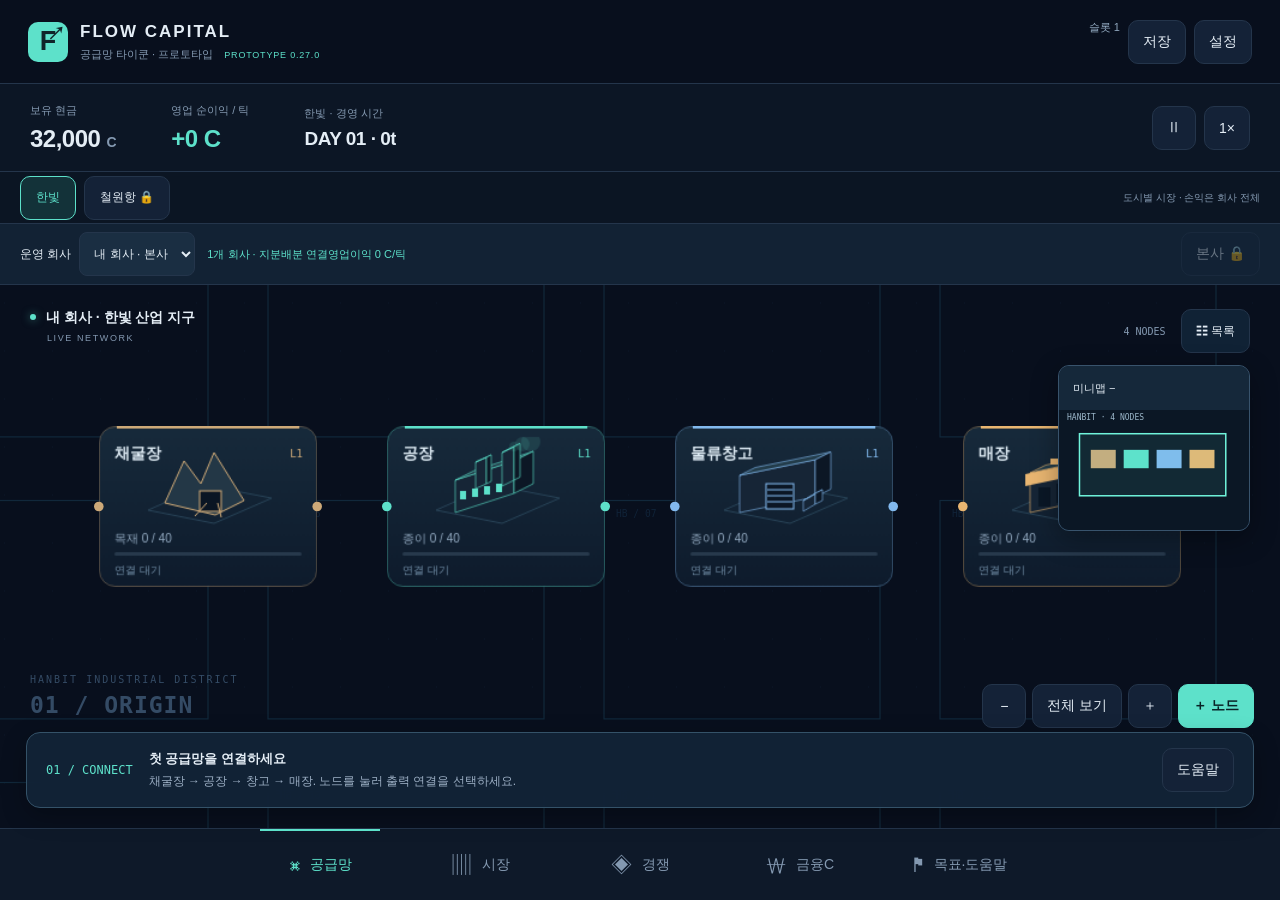
==== index.html @ fed50e7a "feat: meat0.27 index.html" ====
<!doctype html><html lang="ko"><head><meta charset="UTF-8"><meta name="viewport" content="width=device-width,initial-scale=1,viewport-fit=cover"><meta name="theme-color" content="#080f1d"><meta name="description" content="공급망을 연결하고 병목을 해결하며 경쟁하는 오리지널 노드 경제 게임. 2도시·제조와 클라우드 서비스 프로토타입."><title>FLOW CAPITAL · 공급망 타이쿤</title><link rel="stylesheet" href="style.css?v=0.27.0"></head><body>
<header><div class="brand"><span class="logo">F<span>↗</span></span><div><b>FLOW CAPITAL</b><small>공급망 타이쿤 · 프로토타입 <em>PROTOTYPE 0.27.0</em></small></div></div><div class="top-actions"><small id="slot-label">슬롯 1</small><button id="focus-toggle" aria-expanded="true" aria-label="경영 정보 접고 보드에 집중" hidden>집중</button><button id="save">저장</button><button id="menu">설정</button></div></header>
<section class="metrics"><div><small>보유 현금</small><strong id="cash">32,000 <i>C</i></strong></div><div><small>영업 순이익 / 틱</small><strong id="profit">0 C</strong></div><div class="wide"><small>한빛 · 경영 시간</small><strong id="day">DAY 01</strong></div><div class="speed"><button id="pause" aria-label="일시정지">Ⅱ</button><button id="speed">1×</button></div></section>
<div class="city-bar"><button id="city-hanbit" class="chosen">한빛</button><button id="city-cheolwon">철원항 🔒</button><small>도시별 시장 · 손익은 회사 전체</small></div><section class="group-toolbar"><label>운영 회사 <select id="company-select" aria-label="운영 회사"></select></label><small id="group-result"></small><button id="hq-open" aria-label="본사 경영 허브">본사 🔒</button></section><main><section id="network" class="view active"><div class="board-top"><div><span class="live-dot"></span><b id="district-name">한빛 산업 지구</b><small>LIVE NETWORK</small></div><div class="board-actions"><span id="board-count">4 NODES</span><button id="node-list">☷ 목록</button></div></div><aside id="minimap-panel" class="minimap-panel"><button id="minimap-toggle" aria-expanded="true" aria-controls="minimap-canvas">미니맵 −</button><canvas id="minimap-canvas" width="190" height="120" tabindex="0" aria-label="현재 회사와 도시 전체 지도. 클릭·드래그로 이동. 방향키로 화면 이동."></canvas></aside><button id="hq-marker" class="hq-marker" aria-label="본사 경영 허브 열기" hidden><svg viewBox="0 0 80 64" aria-hidden="true"><path d="M15 57V24L38 12V57M38 57V5L64 18V57M8 58H73"/><path d="M24 28V33M24 39V44M47 20V26M56 25V31M47 35V41M56 40V46"/></svg><span>본사 경영 허브<small>무료 지원 · 물류 없음</small></span></button><canvas id="board" aria-label="공급망 편집 보드. 노드를 선택한 후 연결 버튼과 대상 노드로 연결하세요."></canvas><div class="board-label"><span id="district-label">HANBIT INDUSTRIAL DISTRICT</span><b>01 / ORIGIN</b></div><div class="board-tools"><button id="zoomout" aria-label="축소">−</button><button id="fit">전체 보기</button><button id="zoomin" aria-label="확대">＋</button><button id="add" class="primary">＋ 노드</button></div><div id="guide" class="guide"></div><div id="connect-banner" hidden></div></section>
<section id="market" class="view panel"><div class="eyebrow" id="market-city">HANBIT EXCHANGE</div><h1>경영 대시보드</h1><p class="muted dash-intro">시장 · 생산 · 기업을 같은 기록으로 비교하세요.</p><div id="dashboard"></div><div id="price-settings"><h2 id="price-settings-title">판매가격 설정 · 현재 운영 기업/도시</h2><div id="market-cards"></div><h2>최근 경영 기록</h2><canvas id="chart" height="150" aria-label="최근 28일 영업 순이익 그래프"></canvas><p id="ledger" class="muted"></p></div></section>
<section id="rivals" class="view panel"><div class="eyebrow">COMPETITOR INTELLIGENCE</div><h1>시장에서 만난 경쟁자</h1><p class="muted">독립 자본과 공급망을 가진 메이저/마이너. 총수요는 보존하고 실제 재고가 있을 때만 판매합니다. 첫 한빛 신규 경쟁은 보호 구간 후 시작합니다.</p><p id="rival-summary"></p><select id="rival-filter" aria-label="계급 필터"><option value="all">전체</option><option value="major">메이저</option><option value="minor">마이너</option><option value="closed">도산·인수</option></select><div id="rival-grid"></div><h2>시장 뉴스</h2><div id="news"></div></section>
<section id="finance" class="view panel"><div class="eyebrow">FICTIONAL CAPITAL MARKET · FINANCE C</div><h1>자본과 지분의 흐름</h1><p class="muted">게임용 크레딧만 사용합니다. 실제 금융이 아닙니다. 주식·IPO·공개매수·자회사를 지원하며 월간 AI 공격·방어·지배권 상실을 지원합니다. 오프라인은 최대8시간 정산하며 인수최종판정·파산·신주발행을 복귀까지 보류합니다.</p><p id="own-equity"></p><div class="finance-actions"><label>발행 주식 <input id="issue-quantity" type="number" min="10" max="100" value="40"></label><button id="ipo-review" class="primary">상장·신주 발행 검토</button><label>소각 주식 <input id="buyback-quantity" type="number" min="1" max="100" value="5"></label><button id="buyback-review">자사주 매입·소각 검토</button></div><p class="muted">최소3600경제틱(1배속60분) 운영 후 상장. 오프라인 경제시간도 포함됩니다. 신주발행420틱 간격,대중 자금 유한. 발행은 회사현금을 늘리고 지분을 희석합니다. 소각은 공격자 지분율도 높일 수 있습니다.</p><h2>미체결 주문</h2><div id="stock-orders"></div><h2>지분 방어</h2><p id="defense-status"></p><div class="finance-actions"><label>백기사 신주 <input id="friendly-quantity" type="number" min="10" max="100" value="40"></label><button id="friendly-review">백기사 계약 검토</button><button id="poison-review">포이즌필 사전설정 검토</button></div><p class="muted">매입·소각도 방어수단이지만 공격자의 비율까지 높일 수 있습니다. 백기사/권리계획은 무료가 아니며 성공을 보장하지 않습니다.</p><h2>공개매수와 경보</h2><div id="takeover-list"></div><h2>지배 자회사</h2><div id="subsidiary-list"></div><h2>회사 주식 원장</h2><div id="finance-list"></div></section><section id="goals" class="view panel"><div class="eyebrow">FIRST NETWORK TO GROUP</div><h1>작은 흐름에서, 큰 사업으로</h1><p class="muted">주식·IPO 기초를 포함한 프로토타입입니다. 적대적 인수·방어·최대8시간 오프라인 정산을 지원합니다. 60틱=1일, 1배속 10분=10게임일.</p><div id="goal-list"></div><h2>처음 플레이한다면</h2><ol class="help"><li>채굴장 선택 → 연결 → 공장 선택. 공장→창고→매장도 연결하세요.</li><li>입고까지 한 틱씩 걸립니다. 목재가 종이로 바뀌고 매출이 생깁니다.</li><li>노란색 또는 ! 표시가 뜬 연결선을 눌러 물류를 증설하세요.</li><li>＋ 노드에서 가구 공장·창고·매장을 추가하고 채굴장을 분기 연결하세요.</li><li>시장에서 가격을 바꾸고 바닥상사의 다음 날 반응을 살펴보세요.</li></ol><p class="muted">드래그: 노드 이동 / 빈 곳: 보드 이동 / 핀치·휠: 확대 / Esc: 취소. 자동 저장 15초. 금융탭에서 지분과 인수경보를 확인하세요. 복귀보고서는 설정에서 다시 열 수 있습니다.</p></section>
</main><nav class="tabs"><button data-tab="network" class="active"><span>⌘</span>공급망</button><button data-tab="market"><span>▥</span>시장</button><button data-tab="rivals"><span>◈</span>경쟁</button><button data-tab="finance"><span>₩</span>금융C</button><button data-tab="goals"><span>⚑</span>목표·도움말</button></nav>
<div id="shade" hidden></div><aside id="sheet" hidden role="dialog" aria-modal="true" aria-label="공급망 세부 설정"><div class="sheet-head"><span id="sheet-kicker">NODE INSPECTOR</span><button id="close" aria-label="닫기">✕</button></div><div id="sheet-body"></div></aside><div id="toast" role="status" aria-live="polite"></div><input type="file" id="import-file" accept="application/json,.json" hidden><script type="module" src="app.js?v=0.27.0"></script></body></html>
---- style.css ----
:root{color-scheme:dark;--bg:#080f1d;--line:#24354b;--muted:#8499b1;--mint:#5de1ca;--text:#e4edf5;--amber:#e9b671;--red:#f78282}*{box-sizing:border-box}body{margin:0;background:var(--bg);color:var(--text);font:14px -apple-system,BlinkMacSystemFont,"Segoe UI",sans-serif;overflow:hidden}button,input,select{font:inherit}button{border:1px solid var(--line);background:#142237;color:var(--text);min-width:44px;min-height:44px;border-radius:10px;padding:0 14px;cursor:pointer;touch-action:manipulation}button:hover{background:#20354c;border-color:#45637c}button:focus-visible{outline:2px solid var(--mint);outline-offset:3px}button.primary{background:var(--mint);color:#092326;font-weight:750;border-color:var(--mint)}button.danger{color:var(--red)}button:disabled{opacity:.4;cursor:not-allowed}header{height:84px;padding:18px 28px;display:flex;align-items:center;justify-content:space-between;border-bottom:1px solid var(--line)}.brand{display:flex;gap:12px;align-items:center}.logo{width:40px;height:40px;display:grid;place-items:center;background:var(--mint);color:#10252a;font-size:27px;font-weight:900;border-radius:10px;position:relative}.logo span{font-size:18px;position:absolute;right:3px;top:0}.brand b{font-size:17px;letter-spacing:2px}.brand small{display:block;color:var(--muted);font-size:11px;margin-top:5px}em{font-size:9px;font-style:normal;color:var(--mint);margin-left:8px;letter-spacing:.8px}.top-actions{display:flex;gap:8px}.metrics{height:88px;display:flex;align-items:center;padding:0 30px;gap:55px;border-bottom:1px solid var(--line);background:#0c1625}.metrics small{display:block;color:var(--muted);font-size:11px;margin-bottom:7px}.metrics strong{font-size:24px;letter-spacing:-.5px;font-variant-numeric:tabular-nums}.metrics i{font-size:14px;font-style:normal;color:var(--muted)}.metrics .speed{display:flex;margin-left:auto;gap:8px}.metrics .wide strong{font-size:19px}main{height:calc(100vh - 244px);height:calc(100dvh - 244px);position:relative}.view{display:none;height:100%;position:relative}.view.active{display:block}.board-top{position:absolute;top:24px;left:30px;right:30px;z-index:1;display:flex;justify-content:space-between;pointer-events:none}.board-top b{font-size:14px}.board-top small{font-size:9px;display:block;color:var(--muted);letter-spacing:1.6px;margin:6px 0 0 17px}.board-top>span{color:var(--muted);font:11px monospace}.live-dot{display:inline-block;width:6px;height:6px;background:var(--mint);border-radius:50%;margin-right:10px;box-shadow:0 0 9px #5de1ca80}#board{width:100%;height:100%;display:block;touch-action:none}.board-label{position:absolute;bottom:110px;left:30px;pointer-events:none;color:#344b65;font:10px monospace;letter-spacing:2px}.board-label b{display:block;font-size:23px;margin-top:7px;letter-spacing:1px}.board-tools{position:absolute;right:26px;bottom:100px;display:flex;gap:6px}.guide{position:absolute;bottom:20px;left:26px;right:26px;background:#132539e8;backdrop-filter:blur(10px);border:1px solid #345268;border-radius:14px;padding:15px 19px;display:flex;align-items:center;gap:16px;box-shadow:0 8px 25px #0004}.guide .step{font:12px monospace;color:var(--mint);white-space:nowrap}.guide b{font-size:13px}.guide p{margin:5px 0 0;color:#9cafc4;font-size:12px}.guide button{margin-left:auto;flex-shrink:0}.tabs{height:72px;display:flex;border-top:1px solid var(--line);background:#0e1929;justify-content:center;padding-bottom:env(safe-area-inset-bottom)}.tabs button{width:160px;border:0;border-radius:0;background:none;color:var(--muted);position:relative;min-height:60px}.tabs button span{display:inline-block;margin-right:10px;font-size:21px;vertical-align:middle}.tabs button.active{color:var(--mint)}.tabs button.active:before{content:"";position:absolute;top:0;height:2px;background:var(--mint);left:20px;right:20px}.panel{overflow:auto;padding:35px max(24px,calc((100% - 980px)/2)) 40px}.eyebrow{color:var(--mint);font:10px monospace;letter-spacing:2px}h1{font-size:29px;letter-spacing:-1px;margin:12px 0 14px}h2{font-size:17px;margin:24px 0 14px}.muted{color:var(--muted);font-size:12px;line-height:1.8}#market-cards{display:grid;grid-template-columns:1fr 1fr;gap:16px;margin:24px 0}.product-card,.rival-card,.goal{background:linear-gradient(140deg,#17283b,#0e1b2c);border:1px solid var(--line);border-radius:16px;padding:22px}.product-card h2{margin:0 0 20px}.product-card .price{font-size:30px;font-weight:700}.row{display:flex;justify-content:space-between;align-items:center;gap:10px;margin:12px 0}.row small{color:var(--muted);line-height:1.6}.row strong{font-variant-numeric:tabular-nums}.controls{display:flex;align-items:center;gap:10px}.controls strong{min-width:62px;text-align:center}.bar{height:5px;border-radius:5px;background:#29374b;overflow:hidden;margin-top:14px}.bar span{display:block;height:100%;background:var(--mint)}.rival-symbol{float:right;display:grid;place-items:center;background:#e9b67124;color:var(--amber);width:64px;height:64px;font:bold 30px sans-serif;border:1px solid #e9b67155;border-radius:18px}.rival-card h2{margin-top:3px}.rival-card h2 small{display:block;font-size:11px;color:var(--amber);margin-top:9px}.rival-card p{color:var(--muted);max-width:540px;line-height:1.8;font-size:13px}#rival-stats{display:flex;gap:40px;margin-top:20px}#rival-stats small{display:block;color:var(--muted);font-size:11px;margin-bottom:6px}.news-item{display:flex;gap:18px;padding:15px 0;border-bottom:1px solid var(--line);font-size:12px;line-height:1.7}.news-item small{color:var(--mint);white-space:nowrap}.goal{margin:12px 0;padding:18px;display:flex;gap:17px;align-items:center}.goal .check{color:var(--muted);font-size:22px}.goal.done .check{color:var(--mint)}.goal small{color:var(--muted);display:block;margin-top:7px}.goal b{font-size:13px}.help{padding-left:20px;color:#a9b9cb;line-height:2.2;font-size:13px}#chart{width:100%;border:1px solid var(--line);border-radius:12px;background:#0d1929}#shade{position:fixed;inset:0;background:#0005;z-index:20;backdrop-filter:blur(2px)}#sheet{position:fixed;right:20px;top:105px;bottom:90px;width:350px;background:#101e30;border:1px solid #33495f;border-radius:19px;z-index:21;box-shadow:0 20px 70px #0009;overflow:auto}.sheet-head{position:sticky;top:0;background:#101e30;display:flex;align-items:center;justify-content:space-between;padding:10px 16px;border-bottom:1px solid var(--line);z-index:1}.sheet-head>span{font:10px monospace;letter-spacing:1.4px;color:var(--mint)}.sheet-head button{background:none;border:0}#sheet-body{padding:5px 20px 22px}#sheet-body h2{font-size:23px;margin:18px 0 8px}#sheet-body p{color:var(--muted);font-size:12px;line-height:1.8}#sheet-body .full{width:100%;margin-top:10px}.badge{display:inline-block;padding:6px 9px;border-radius:7px;background:#203345;color:var(--mint);font-size:11px}.select-row{display:grid;grid-template-columns:1fr 1fr;gap:8px}.select-row button{padding:12px 10px}.select-row button.chosen{border-color:var(--mint);color:var(--mint)}.build-grid{display:grid;grid-template-columns:1fr 1fr;gap:10px;margin-top:18px}.build-grid button{padding:18px 8px;text-align:left;height:108px}.build-grid small{display:block;color:var(--muted);font-size:10px;margin-top:12px}.build-grid b{font-size:14px}#toast{position:fixed;bottom:90px;left:50%;transform:translate(-50%,20px);opacity:0;pointer-events:none;padding:13px 18px;border-radius:12px;background:#e5f3f0;color:#13332d;z-index:50;font-size:12px;max-width:90vw;transition:.2s;text-align:center}#toast.show{opacity:1;transform:translate(-50%,0)}#connect-banner{position:absolute;top:80px;left:50%;transform:translateX(-50%);border:1px solid var(--mint);padding:13px 18px;background:#123336ef;border-radius:10px;max-width:90%;font-size:12px;color:var(--mint);z-index:3}.warn{color:var(--amber)!important}.negative{color:var(--red)!important}.positive{color:var(--mint)!important}select{background:#1a2e42;color:var(--text);padding:10px;border:1px solid var(--line);border-radius:8px;min-height:44px}input[type=checkbox]{width:20px;height:20px;accent-color:var(--mint)}[hidden]{display:none!important}
@media(max-width:650px){header{height:72px;padding:12px 15px}.brand{gap:9px}.logo{width:34px;height:34px;font-size:24px}.brand b{font-size:13px;letter-spacing:1.3px}.brand small{font-size:10px}em{display:none}.top-actions{gap:5px}.top-actions button{padding:0 10px;font-size:11px}.metrics{height:83px;padding:0 16px;gap:24px}.metrics strong{font-size:20px}.metrics small{font-size:10px}.metrics .wide{display:none}.metrics .speed{gap:5px}.metrics .speed button{padding:0 10px}.tabs{height:calc(66px + env(safe-area-inset-bottom))}.tabs button{width:25%;font-size:10px;padding:6px 1px}.tabs button span{display:block;margin:0 0 4px;font-size:22px}.tabs button.active:before{left:14px;right:14px}main{height:calc(100dvh - 221px - env(safe-area-inset-bottom))}.board-top{top:18px;left:18px;right:18px}.board-top b{font-size:12px}.board-top small{font-size:8px}.board-top>span{font-size:9px}.board-label{left:18px;bottom:175px;font-size:8px;letter-spacing:1px}.board-label b{font-size:19px}.board-tools{bottom:125px;right:15px;left:15px;justify-content:flex-end}.board-tools button{font-size:12px;padding:0 12px}.guide{bottom:13px;left:14px;right:14px;padding:13px 14px;gap:11px;min-height:96px}.guide .step{font-size:10px}.guide b{font-size:12px}.guide p{font-size:10px;line-height:1.5}.guide button{font-size:10px;padding:0 8px}.panel{padding:26px 18px 35px}h1{font-size:24px}#market-cards{grid-template-columns:1fr;gap:12px;margin:18px 0}.product-card{padding:18px}.product-card h2{margin-bottom:14px}.product-card .price{font-size:26px}.rival-card{padding:20px}.rival-symbol{width:44px;height:44px;font-size:24px}#rival-stats{gap:24px;flex-wrap:wrap}#sheet{left:0;right:0;top:auto;bottom:0;width:auto;max-height:65dvh;border-radius:22px 22px 0 0;padding-bottom:env(safe-area-inset-bottom)}#sheet-body{padding:0 22px 23px}#toast{bottom:calc(78px + env(safe-area-inset-bottom));min-width:200px}.goal{padding:16px}.goal b{font-size:12px}.goal small{font-size:10px}.help{font-size:12px}.row{margin:10px 0}}
@media(prefers-reduced-motion:reduce){*{transition:none!important}}@media(max-width:350px){.metrics{gap:13px;padding:0 12px}.metrics strong{font-size:18px}.metrics .speed button{min-width:40px;padding:0 8px}.brand b{font-size:11px}.brand small{font-size:9px}.top-actions button{padding:0 7px}.guide{gap:8px}.guide .step{display:none}}
@media(max-width:650px){.board-label{display:none}}
.board-actions{display:flex;align-items:center;gap:15px;pointer-events:auto}.board-actions span{color:var(--muted);font:10px monospace}.board-actions button{min-height:44px;background:#102235;font-size:12px}#node-search{width:100%;min-height:46px;padding:10px 13px;margin:8px 0 14px;background:#0b1726;border:1px solid #355068;border-radius:10px;color:var(--text)}.node-result{display:block;width:100%;text-align:left;padding:14px 12px;margin:8px 0;min-height:74px}.node-result b{font-size:13px}.node-result small{font-size:10px;font-weight:400;color:var(--muted);margin-left:5px}.node-result>span{display:block;font-size:11px;color:var(--muted);margin-top:9px}.node-result i{font-style:normal;float:right;color:var(--mint)}@media(max-width:650px){.board-actions{gap:8px;margin-top:-6px}.board-actions span{display:none}.board-actions button{font-size:11px;padding:0 10px}}
.tech-card{border:1px solid #3c4775;background:#151e38;border-radius:13px;padding:16px;margin:16px 0}.tech-card>small{font:10px monospace;color:#aab7ff}.tech-card h3{font-size:16px;margin:10px 0}.tech-card p{font-size:11px!important;line-height:1.7!important}.tech-card .full{margin-top:8px}#sheet-body .tech-card .row small{font-size:10px}@media(max-width:650px){.select-row{grid-template-columns:repeat(3,1fr)}}
.city-bar{height:52px;display:flex;align-items:center;gap:8px;padding:0 20px;border-bottom:1px solid var(--line);background:#0b1523;flex-shrink:0}.city-bar button{min-height:44px;padding:6px 15px;font-size:12px}.city-bar .chosen{color:var(--mint);border-color:var(--mint);background:#133239}.city-bar small{color:var(--muted);font-size:10px;margin-left:auto}@media(max-width:650px){.city-bar{padding:0 14px;height:52px}.city-bar small{display:none}}

main{height:calc(100dvh - 296px)}@media(max-width:650px){main{height:calc(100dvh - 273px - env(safe-area-inset-bottom))}}
#rival-grid{display:grid;grid-template-columns:1fr 1fr;gap:16px;margin:20px 0}.competitor-card{background:linear-gradient(145deg,#17283b,#101b2c);border:1px solid var(--line);border-radius:16px;padding:20px}.competitor-title{display:flex;align-items:center;justify-content:space-between;gap:12px}.competitor-title b{font-size:19px}.competitor-title span{color:var(--amber);font-size:11px}.competitor-card p,.competitor-card>small{color:var(--muted);font-size:11px;line-height:1.8}.competitor-card .full{width:100%;margin-top:15px}.competitor-card .row strong{font-size:14px}@media(max-width:650px){#rival-grid{grid-template-columns:1fr;gap:12px}.competitor-card{padding:18px}.competitor-title b{font-size:18px}}
#finance-list{display:grid;grid-template-columns:1fr 1fr;gap:16px}.finance-actions{display:flex;gap:10px;flex-wrap:wrap;align-items:center}.finance-actions label{display:flex;gap:8px;align-items:center;color:var(--muted);font-size:12px}input[type=number]{background:#102235;color:var(--text);border:1px solid var(--line);border-radius:8px;min-height:44px;padding:8px;width:90px}@media(max-width:650px){.tabs button{width:20%}#finance-list{grid-template-columns:1fr}.finance-actions{display:grid;grid-template-columns:1fr;width:100%}.finance-actions button{width:100%;font-size:12px}}
.group-toolbar{display:flex;align-items:center;justify-content:space-between;gap:12px;padding:8px 20px;background:#122234;border-bottom:1px solid var(--line)}.group-toolbar label{display:flex;align-items:center;gap:8px;font-size:12px}.group-toolbar small{color:var(--mint);font-size:11px}.group-toolbar select{max-width:210px;min-height:44px}#subsidiary-list{display:grid;grid-template-columns:1fr 1fr;gap:14px}@media(max-width:650px){.group-toolbar{padding:8px 16px;flex-wrap:wrap}.group-toolbar small{width:100%;line-height:1.5}#subsidiary-list{grid-template-columns:1fr}}
body{height:100vh;height:100dvh;display:flex;flex-direction:column}body>header,body>.metrics,body>.city-bar,body>.group-toolbar,body>.tabs{flex-shrink:0}body>main{flex:1;height:auto;min-height:0}
.minimap-panel{position:absolute;z-index:2;right:30px;top:80px;width:192px;border:1px solid #38536c;border-radius:11px;background:#102135e8;overflow:hidden;box-shadow:0 8px 28px #0005}.minimap-panel button{display:block;width:100%;border:0;border-radius:0;text-align:left;font-size:11px;min-height:44px;background:#15283a}.minimap-panel canvas{display:block;width:190px;height:120px;touch-action:none;cursor:crosshair;outline-offset:-3px}.minimap-panel.collapsed{width:96px}.minimap-panel.collapsed canvas{display:none}@media(max-width:650px){.minimap-panel{right:16px;top:72px}}

#offline-overlay{position:fixed;inset:0;z-index:9999;background:#08111bf5;display:grid;place-items:center;padding:24px;text-align:center;color:#dce9f4}#offline-overlay>div{max-width:520px}#offline-overlay small{letter-spacing:3px;color:#70f4db}#offline-overlay strong{display:block;font-size:42px;color:#70f4db;margin-top:24px}#offline-overlay p{color:#91a6b8;line-height:1.8}#offline-overlay h2{font-size:clamp(23px,5vw,30px)}

button{-webkit-tap-highlight-color:transparent}

.group-toolbar{flex-wrap:wrap}#hq-open{margin-left:auto;white-space:nowrap}.hq-marker{position:absolute;z-index:3;left:18px;top:67px;display:flex;align-items:center;gap:9px;max-width:230px;padding:8px 12px;background:#13273a;border:1px solid #77e2d966}.hq-marker[hidden]{display:none}.hq-marker svg{width:48px;height:42px;fill:none;stroke:#78e0d7;stroke-width:1.6}.hq-marker span{text-align:left;font-weight:700;font-size:12px}.hq-marker small{display:block;color:#91a8bf;font-size:9px;font-weight:400;margin-top:4px}.hq-sheet{width:min(850px,calc(100vw - 30px))!important}.hq-intro h2{font-size:29px}.hq-intro>small{color:#5de1ca;font-size:10px;letter-spacing:1px}.hq-stats{display:grid;grid-template-columns:1fr 1fr;gap:12px;margin:20px 0}.hq-stats article,.hq-company{background:#14273a;border:1px solid #294054;border-radius:13px;padding:14px;margin-bottom:12px}.hq-stats small,.hq-stats span{display:block;color:#91a8bf;font-size:11px}.hq-stats strong{display:block;font-size:23px;color:#5de1ca;margin:10px 0}.hq-columns{display:grid;grid-template-columns:1fr 1fr;gap:22px}.hq-columns h3{font-size:16px;margin:20px 0 12px}.hq-company p,.hq-columns p{font-size:12px;line-height:1.8}.hq-company .row{gap:10px;flex-wrap:wrap}.hq-company strong{font-size:12px}.hq-company .row span{font-size:11px}.hq-actions{display:flex;gap:8px}.hq-actions button{flex:1;font-size:12px}.hq-risk{border:1px solid #d9a66c;background:#352a24;padding:14px;border-radius:13px;margin-bottom:12px}.hq-risk b{color:#edbd82}@media(max-width:650px){.hq-sheet{width:100%!important}.hq-columns,.hq-stats{grid-template-columns:1fr}.hq-marker{top:67px;left:12px;max-width:193px;padding:5px 9px}.hq-marker svg{width:36px;height:36px}.hq-marker span{font-size:11px}.hq-intro h2{font-size:25px}.hq-stats strong{font-size:23px}}

@media(max-width:650px){.group-toolbar{display:flex;flex-direction:row!important;align-items:center;gap:8px!important}.group-toolbar label{flex:1;min-width:0}.group-toolbar select{max-width:150px}.group-toolbar #group-result{order:3;width:100%;font-size:10px}.group-toolbar #hq-open{margin:0;font-size:11px;padding:9px;min-height:40px}.hq-marker{max-width:180px}}

#slot-label{color:#91a8bf;max-width:130px;overflow:hidden;text-overflow:ellipsis;white-space:nowrap;font-size:11px}.slot-card{border:1px solid #294054;border-radius:13px;background:#14273a;padding:16px;margin:16px 0}.slot-card h3{margin:0;font-size:18px;overflow-wrap:anywhere}.slot-card.slot-active{border-color:#5de1ca}.slot-actions{display:grid;grid-template-columns:1fr 1fr;gap:8px}.slot-actions button{font-size:12px}.slot-card .row{gap:10px;flex-wrap:wrap}#slot-overlay{position:fixed;inset:0;background:#07111af5;z-index:9999;display:grid;place-items:center;padding:24px}#slot-overlay>div{max-width:500px}#slot-overlay small,#slot-overlay strong{color:#5de1ca}@media(max-width:650px){#slot-label{max-width:74px;font-size:9px}.top-actions{gap:5px}.top-actions button{padding:10px}.brand b{font-size:15px}}

@media(max-width:650px){.top-actions{position:relative;padding-top:14px}.top-actions #slot-label{position:absolute;right:0;top:0;max-width:115px;font-size:9px}.brand{min-width:0}.brand b{font-size:14px;white-space:nowrap}.brand small{font-size:8px}}

#sheet.slots-sheet{width:min(1000px,calc(100vw - 30px))}.slot-grid{display:grid;grid-template-columns:repeat(3,minmax(0,1fr));gap:12px}.slot-card{min-width:0;margin:10px 0}.slot-card p{font-size:11px;line-height:1.8}.slot-card .badge{font-size:10px}.slot-card h3{font-size:16px}.slot-actions button{padding:10px 6px;font-size:11px}.slots-sheet h2{font-size:27px}@media(max-width:800px){.slot-grid{grid-template-columns:1fr}#sheet.slots-sheet{width:100%}.slot-card p{font-size:12px}.slot-card h3{font-size:18px}.slot-actions button{font-size:12px;padding:12px}}

/* 0.18 mobile viewport, touch and short-screen safeguards. No page-zoom lock. */
html{height:100%;overscroll-behavior:none;-webkit-text-size-adjust:100%;text-size-adjust:100%}
body{height:var(--app-height,100dvh);padding-top:env(safe-area-inset-top);padding-left:env(safe-area-inset-left);padding-right:env(safe-area-inset-right)}
.panel,#sheet{overscroll-behavior:contain;-webkit-overflow-scrolling:touch}
#sheet{max-height:calc(var(--app-height,100vh) - 24px)}
#sheet-body{overflow-wrap:anywhere}.sheet-head{min-height:64px}.sheet-head>span{min-width:0;overflow-wrap:anywhere;line-height:1.6}.sheet-head button{flex-shrink:0}
#sheet-body select{max-width:100%;min-width:0}#sheet-body label.row{min-height:44px;cursor:pointer}#sheet-body .row:has(select){flex-wrap:wrap}
#offline-overlay,#slot-overlay{overflow:auto;padding-top:max(24px,env(safe-area-inset-top));padding-bottom:max(24px,env(safe-area-inset-bottom))}
.board-top{gap:12px}.board-top>div:first-child{min-width:0}.board-top b{display:block;overflow:hidden;text-overflow:ellipsis;white-space:nowrap}.board-actions{flex-shrink:0}
.board-top .live-dot{float:left;margin-top:5px}.board-focus>.metrics,.board-focus>.city-bar,.board-focus>.group-toolbar{display:none}
@media(hover:none){button:hover{background:#142237;border-color:var(--line)}button.primary:hover{background:var(--mint);border-color:var(--mint)}button:active{filter:brightness(1.2)}}
@media(max-width:950px){#focus-toggle{font-size:11px;padding:0 10px;min-width:44px}#sheet input:not([type=checkbox]),#sheet select,#finance input,#rival-filter{font-size:16px}.board-actions{gap:5px}.board-top{left:14px;right:14px}.board-top small{letter-spacing:1px}}
@media(max-width:650px){#sheet{max-height:calc(var(--app-height,100vh)*.80);padding-bottom:env(safe-area-inset-bottom)}.metrics .speed button{min-width:44px}.group-toolbar #hq-open{min-height:44px}.top-actions{flex-shrink:0}.brand b{font-size:clamp(11px,3.4vw,14px)}.brand small{white-space:nowrap}.group-toolbar label{max-width:100%}#node-search{font-size:16px}}
@media(max-height:700px) and (max-width:950px){header{height:62px;padding:7px 14px}.brand small{font-size:8px}.brand b{font-size:13px}.logo{width:32px;height:32px}.board-tools{bottom:74px;left:12px;right:12px;gap:5px}.board-tools button{padding:0 10px}.guide{min-height:52px;bottom:10px;left:12px;right:12px;padding:5px 10px}.guide .step,.guide p{display:none}.guide b{font-size:11px}.guide button{font-size:11px}.board-top{top:12px}.board-top small{display:none}.minimap-panel{top:66px;right:14px}.hq-marker{top:66px;left:14px;max-width:155px}.hq-marker svg{width:28px;height:28px}.hq-marker small{display:none}.tabs{height:calc(56px + env(safe-area-inset-bottom))}.tabs button{min-height:52px;font-size:10px}.tabs button span{font-size:18px}.board-focus #minimap-panel:not(.collapsed){max-height:calc(100% - 190px);overflow:auto}#sheet{top:auto;bottom:0;left:max(0px,env(safe-area-inset-left));right:max(0px,env(safe-area-inset-right));width:auto;max-height:calc(var(--app-height,100vh) - 12px);border-radius:18px 18px 0 0}.hq-sheet,#sheet.slots-sheet{width:auto!important}}

@media(max-height:480px) and (max-width:950px){.guide{display:none}.board-tools{bottom:10px}.board-actions span{display:none}.brand small{display:none}.minimap-panel:not(.collapsed) canvas{height:80px}.board-focus #minimap-panel:not(.collapsed){max-height:130px}}

.brand{min-width:0;flex:1;margin-right:8px}.logo{flex-shrink:0}.brand>div{min-width:0}.brand b{display:block;overflow:hidden;text-overflow:ellipsis;white-space:nowrap}@media(max-width:950px) and (max-height:700px){.brand b{font-size:clamp(10px,3.2vw,13px)}}

.metrics>div:not(.speed){min-width:0}.metrics strong{display:block;white-space:nowrap;overflow:hidden;text-overflow:ellipsis}.metrics .speed{flex-shrink:0}@media(max-width:650px){.metrics>div:not(.speed){flex:1}.metrics .speed{margin-left:0}.group-toolbar select{font-size:16px}}
/* Deep three-view observatory, mobile first. */
.dash-tabs{display:flex;gap:8px;margin:22px 0 16px}.dash-tabs button{flex:1;min-height:44px}.dash-filters{display:grid;grid-template-columns:repeat(4,minmax(0,1fr));gap:12px}.dash-filters label{display:flex;flex-direction:column;gap:7px;color:var(--muted);font-size:12px}.dash-filters select{width:100%;min-width:0;min-height:44px;font-size:16px;background:#102032;color:#e4edf5;border:1px solid #30465a;border-radius:8px;padding:8px}.dash-kpis{display:grid;grid-template-columns:repeat(3,minmax(0,1fr));gap:12px;margin:18px 0}.dash-kpi,.dash-card{background:linear-gradient(145deg,#14283a,#101d2e);border:1px solid #294356;border-radius:14px;padding:18px;min-width:0;overflow-wrap:anywhere}.dash-kpi strong{display:block;font-size:25px;margin:8px 0;color:#dcecf4}.dash-kpi p,.dash-card p{font-size:13px;color:#9bb0c2;line-height:1.7}.dash-kpi p{margin-bottom:0}.dash-grid{display:grid;grid-template-columns:repeat(2,minmax(0,1fr));gap:14px;margin:18px 0}.dash-card h2{font-size:21px;margin:10px 0}.dash-card h3{font-size:16px;margin:18px 0 10px}.dash-pair{display:flex;flex-wrap:wrap;justify-content:space-between;gap:7px 18px;border-bottom:1px solid #284052;padding:11px 0;font-size:13px}.dash-pair span{color:#9bb0c2}.dash-pair b{text-align:right;overflow-wrap:anywhere}.dash-card button{width:100%;margin-top:16px;min-height:44px}.dash-card summary,#dash-body>details>summary{min-height:44px;cursor:pointer;display:flex;align-items:center;line-height:1.6;color:#bddbd7}.dash-compare{display:flex;flex-wrap:wrap;justify-content:space-between;gap:8px;padding:13px 0;border-top:1px solid #294153;font-size:13px}.dash-compare small{width:100%;color:#9bb0c2;line-height:1.7}.dash-note{border-left:3px solid #79a99a;padding:10px 14px;background:#102b31;line-height:1.8;font-size:13px}.dash-spark{margin:10px 0 16px;color:#9bb0c2}.dash-spark svg{display:block;width:100%;height:auto;max-height:110px}.dash-spark figcaption{font-size:11px;line-height:1.7}.dash-dl{margin:0}.dash-dl div{display:flex;justify-content:space-between;padding:7px 0}.dash-dl dd{margin:0}#price-settings[hidden],.product-card[hidden]{display:none!important}
@media(max-width:700px){.dash-filters{grid-template-columns:repeat(2,minmax(0,1fr))}.dash-kpis,.dash-grid{grid-template-columns:1fr}.dash-kpi strong{font-size:23px}.dash-card{padding:16px}.dash-pair{display:grid;grid-template-columns:1fr}.dash-pair b{text-align:left}.dash-tabs{gap:6px}.dash-compare{flex-direction:column}.dash-filters label{font-size:13px}}
.dash-tabs .chosen{border-color:#5de1ca;color:#5de1ca;background:#102e36}.dash-intro{margin-bottom:6px!important}body[data-view=market] #group-bar{display:none}@media(max-width:700px){#market h1{font-size:26px;margin-bottom:8px}#market .eyebrow{margin-bottom:8px}.dash-tabs{margin:14px 0}.dash-filters{gap:10px}.dash-kpis{margin-top:12px}}
body[data-view=market] .group-toolbar{display:none}
/* Read-only comparison pies: labels are outside the plot, never crowded into slices. */
.compare-section{margin:22px 0 30px;padding:18px;background:#0c1827;border:1px solid #294354;border-radius:16px}.compare-heading small{letter-spacing:.15em;color:#5de1ca;font-size:10px}.compare-heading h2{font-size:24px;margin:8px 0}.compare-heading p{font-size:13px;color:#9bb0c2}.compare-controls{grid-template-columns:minmax(0,2fr) minmax(0,1fr);margin:20px 0 10px}.compare-grid{display:grid;grid-template-columns:repeat(2,minmax(0,1fr));gap:14px}.compare-card{min-width:0;background:#132638;border:1px solid #2b4657;border-radius:12px;padding:18px;margin:14px 0;break-inside:avoid}.compare-grid .compare-card{margin:0}.compare-card h3{font-size:17px;line-height:1.6;margin:0 0 14px;overflow-wrap:anywhere}.compare-visual{display:flex;justify-content:center;padding:8px 0 18px}.compare-donut{height:180px;width:180px;border-radius:50%;display:grid;place-items:center;flex-shrink:0}.compare-donut>div{height:116px;width:116px;background:#132638;border-radius:50%;display:flex;flex-direction:column;justify-content:center;align-items:center}.compare-donut strong{font-size:25px;line-height:1.3;color:#e0edf4;max-width:108px;overflow-wrap:anywhere;text-align:center}.compare-donut small{font-size:11px;color:#9bb0c2;margin-top:5px}.compare-legend{margin:0;padding:0;list-style:none}.compare-legend li{display:grid;grid-template-columns:10px minmax(0,1fr) auto;gap:6px 9px;align-items:start;border-top:1px solid #294052;padding:10px 0;font-size:13px;line-height:1.6}.compare-dot{height:9px;width:9px;border-radius:50%;margin-top:6px}.compare-name{overflow-wrap:anywhere}.compare-legend b{white-space:nowrap}.compare-percent{grid-column:3;text-align:right;color:#9bb0c2;font-size:12px}.compare-caption,.compare-empty{font-size:12px;line-height:1.8;color:#9bb0c2;margin-bottom:0}.compare-empty{text-align:center}.compare-section summary{cursor:pointer;min-height:48px;display:flex;align-items:center;font-size:16px;color:#bcded7;line-height:1.6;margin:12px 0}.compare-brand-select{display:flex;flex-direction:column;gap:8px;font-size:13px;margin:10px 0 18px}.compare-brand-select select{font-size:16px;min-height:44px;background:#102032;color:#e4edf5;border:1px solid #30465a;border-radius:8px;padding:8px;width:100%}.dash-detail-title{margin-top:30px}#compare-primary>.compare-card{max-width:660px;margin-left:auto;margin-right:auto}
@media(max-width:700px){.compare-section{padding:12px;margin-left:-4px;margin-right:-4px}.compare-grid{grid-template-columns:1fr}.compare-controls{grid-template-columns:1fr}.compare-card{padding:14px}.compare-donut{width:164px;height:164px}.compare-donut>div{width:106px;height:106px}.compare-heading h2{font-size:22px}.compare-legend li{grid-template-columns:9px minmax(0,1fr) auto;font-size:12px;gap:4px 7px}.compare-caption{font-size:12px}}
.b2-panel{margin:24px 0;padding:18px;border:1px solid #396157;background:#102628;border-radius:14px}.b2-heading small{font-size:10px;color:#87c7ab;letter-spacing:.12em}.b2-heading h2{font-size:23px;margin:10px 0 14px}.b2-heading button{min-height:44px}.b2-panel summary{min-height:48px;display:flex;align-items:center;cursor:pointer;line-height:1.6;font-size:15px;color:#b7ddd0}.b2-row{padding:14px 0;border-top:1px solid #345049;display:flex;flex-direction:column;gap:7px;line-height:1.6;overflow-wrap:anywhere}.b2-row b{font-size:14px}.b2-row span{font-size:13px;color:#a4d3c1}.b2-row small{font-size:12px;color:#9bb0c2}.b2-field{display:flex;flex-direction:column;gap:8px;min-width:0;font-size:13px;line-height:1.6;margin:12px 0}.b2-field select,.b2-field input{min-width:0;width:100%;font-size:16px;min-height:44px;background:#102032;color:#e4edf5;border:1px solid #30465a;border-radius:8px;padding:8px;box-sizing:border-box}.b2-fields{display:grid;grid-template-columns:repeat(3,minmax(0,1fr));gap:10px}.b2-edit{margin:20px 0;border-top:1px solid #294354;padding-top:14px}.b2-edit h3{font-size:18px}.b2-edit .row{min-height:44px}.b2-edit input[type=checkbox]{width:24px;height:24px;flex:none}.b2-edit button{min-height:44px}@media(max-width:700px){.b2-panel{padding:14px}.b2-fields{grid-template-columns:1fr}.b2-fields .b2-field{margin:4px 0}.b2-heading button{width:100%}}
.e-panel{margin:24px 0;padding:18px;background:#111f34;border:1px solid #455c83;border-radius:14px}.e-panel>small{color:#9fbbf2;letter-spacing:.12em;font-size:10px}.e-panel h2{font-size:23px;line-height:1.5;margin:12px 0}.e-catalog{display:grid;grid-template-columns:repeat(2,minmax(0,1fr));gap:14px}.e-catalog>.dash-card{margin:0}.e-catalog .compare-card{padding:12px}.e-port{padding:12px;border:1px solid #3d536b;border-radius:10px;display:flex;flex-direction:column;gap:8px;margin:10px 0;font-size:14px;line-height:1.6}.e-inputs p{font-size:13px}.e-panel button{min-height:44px;margin-top:16px}@media(max-width:700px){.e-panel{padding:14px}.e-catalog{grid-template-columns:1fr}}
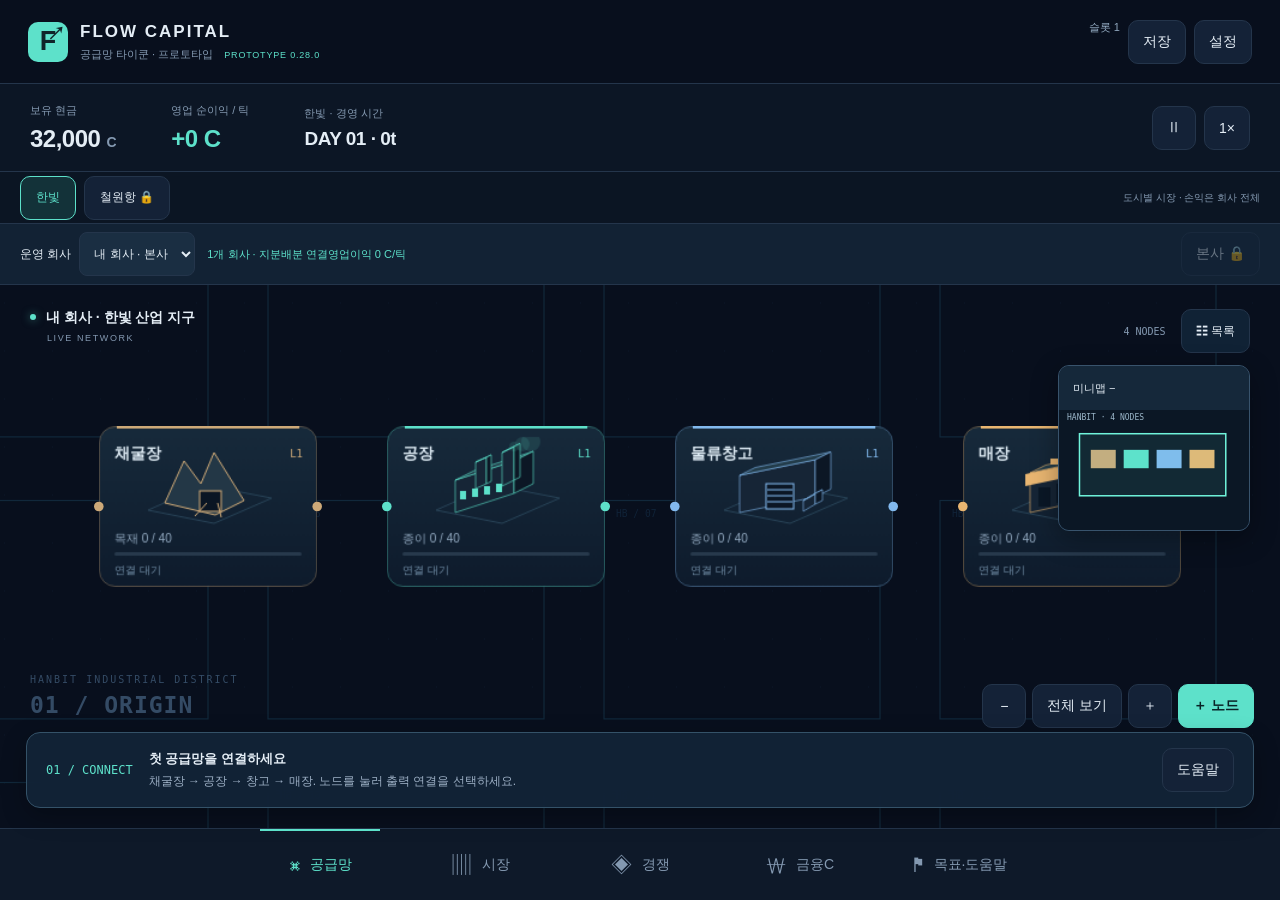
==== commit e0dc7b6c: "Update index.html to version 0.28.0" ====
--- a/index.html
+++ b/index.html
@@ -1,9 +1,9 @@
-<!doctype html><html lang="ko"><head><meta charset="UTF-8"><meta name="viewport" content="width=device-width,initial-scale=1,viewport-fit=cover"><meta name="theme-color" content="#080f1d"><meta name="description" content="공급망을 연결하고 병목을 해결하며 경쟁하는 오리지널 노드 경제 게임. 2도시·제조와 클라우드 서비스 프로토타입."><title>FLOW CAPITAL · 공급망 타이쿤</title><link rel="stylesheet" href="style.css?v=0.27.0"></head><body>
-<header><div class="brand"><span class="logo">F<span>↗</span></span><div><b>FLOW CAPITAL</b><small>공급망 타이쿤 · 프로토타입 <em>PROTOTYPE 0.27.0</em></small></div></div><div class="top-actions"><small id="slot-label">슬롯 1</small><button id="focus-toggle" aria-expanded="true" aria-label="경영 정보 접고 보드에 집중" hidden>집중</button><button id="save">저장</button><button id="menu">설정</button></div></header>
+<!doctype html><html lang="ko"><head><meta charset="UTF-8"><meta name="viewport" content="width=device-width,initial-scale=1,viewport-fit=cover"><meta name="theme-color" content="#080f1d"><meta name="description" content="공급망을 연결하고 병목을 해결하며 경쟁하는 오리지널 노드 경제 게임. 2도시·제조와 클라우드 서비스 프로토타입."><title>FLOW CAPITAL · 공급망 타이쿤</title><link rel="stylesheet" href="style.css?v=0.28.0"></head><body>
+<header><div class="brand"><span class="logo">F<span>↗</span></span><div><b>FLOW CAPITAL</b><small>공급망 타이쿤 · 프로토타입 <em>PROTOTYPE 0.28.0</em></small></div></div><div class="top-actions"><small id="slot-label">슬롯 1</small><button id="focus-toggle" aria-expanded="true" aria-label="경영 정보 접고 보드에 집중" hidden>집중</button><button id="save">저장</button><button id="menu">설정</button></div></header>
 <section class="metrics"><div><small>보유 현금</small><strong id="cash">32,000 <i>C</i></strong></div><div><small>영업 순이익 / 틱</small><strong id="profit">0 C</strong></div><div class="wide"><small>한빛 · 경영 시간</small><strong id="day">DAY 01</strong></div><div class="speed"><button id="pause" aria-label="일시정지">Ⅱ</button><button id="speed">1×</button></div></section>
 <div class="city-bar"><button id="city-hanbit" class="chosen">한빛</button><button id="city-cheolwon">철원항 🔒</button><small>도시별 시장 · 손익은 회사 전체</small></div><section class="group-toolbar"><label>운영 회사 <select id="company-select" aria-label="운영 회사"></select></label><small id="group-result"></small><button id="hq-open" aria-label="본사 경영 허브">본사 🔒</button></section><main><section id="network" class="view active"><div class="board-top"><div><span class="live-dot"></span><b id="district-name">한빛 산업 지구</b><small>LIVE NETWORK</small></div><div class="board-actions"><span id="board-count">4 NODES</span><button id="node-list">☷ 목록</button></div></div><aside id="minimap-panel" class="minimap-panel"><button id="minimap-toggle" aria-expanded="true" aria-controls="minimap-canvas">미니맵 −</button><canvas id="minimap-canvas" width="190" height="120" tabindex="0" aria-label="현재 회사와 도시 전체 지도. 클릭·드래그로 이동. 방향키로 화면 이동."></canvas></aside><button id="hq-marker" class="hq-marker" aria-label="본사 경영 허브 열기" hidden><svg viewBox="0 0 80 64" aria-hidden="true"><path d="M15 57V24L38 12V57M38 57V5L64 18V57M8 58H73"/><path d="M24 28V33M24 39V44M47 20V26M56 25V31M47 35V41M56 40V46"/></svg><span>본사 경영 허브<small>무료 지원 · 물류 없음</small></span></button><canvas id="board" aria-label="공급망 편집 보드. 노드를 선택한 후 연결 버튼과 대상 노드로 연결하세요."></canvas><div class="board-label"><span id="district-label">HANBIT INDUSTRIAL DISTRICT</span><b>01 / ORIGIN</b></div><div class="board-tools"><button id="zoomout" aria-label="축소">−</button><button id="fit">전체 보기</button><button id="zoomin" aria-label="확대">＋</button><button id="add" class="primary">＋ 노드</button></div><div id="guide" class="guide"></div><div id="connect-banner" hidden></div></section>
 <section id="market" class="view panel"><div class="eyebrow" id="market-city">HANBIT EXCHANGE</div><h1>경영 대시보드</h1><p class="muted dash-intro">시장 · 생산 · 기업을 같은 기록으로 비교하세요.</p><div id="dashboard"></div><div id="price-settings"><h2 id="price-settings-title">판매가격 설정 · 현재 운영 기업/도시</h2><div id="market-cards"></div><h2>최근 경영 기록</h2><canvas id="chart" height="150" aria-label="최근 28일 영업 순이익 그래프"></canvas><p id="ledger" class="muted"></p></div></section>
 <section id="rivals" class="view panel"><div class="eyebrow">COMPETITOR INTELLIGENCE</div><h1>시장에서 만난 경쟁자</h1><p class="muted">독립 자본과 공급망을 가진 메이저/마이너. 총수요는 보존하고 실제 재고가 있을 때만 판매합니다. 첫 한빛 신규 경쟁은 보호 구간 후 시작합니다.</p><p id="rival-summary"></p><select id="rival-filter" aria-label="계급 필터"><option value="all">전체</option><option value="major">메이저</option><option value="minor">마이너</option><option value="closed">도산·인수</option></select><div id="rival-grid"></div><h2>시장 뉴스</h2><div id="news"></div></section>
-<section id="finance" class="view panel"><div class="eyebrow">FICTIONAL CAPITAL MARKET · FINANCE C</div><h1>자본과 지분의 흐름</h1><p class="muted">게임용 크레딧만 사용합니다. 실제 금융이 아닙니다. 주식·IPO·공개매수·자회사를 지원하며 월간 AI 공격·방어·지배권 상실을 지원합니다. 오프라인은 최대8시간 정산하며 인수최종판정·파산·신주발행을 복귀까지 보류합니다.</p><p id="own-equity"></p><div class="finance-actions"><label>발행 주식 <input id="issue-quantity" type="number" min="10" max="100" value="40"></label><button id="ipo-review" class="primary">상장·신주 발행 검토</button><label>소각 주식 <input id="buyback-quantity" type="number" min="1" max="100" value="5"></label><button id="buyback-review">자사주 매입·소각 검토</button></div><p class="muted">최소3600경제틱(1배속60분) 운영 후 상장. 오프라인 경제시간도 포함됩니다. 신주발행420틱 간격,대중 자금 유한. 발행은 회사현금을 늘리고 지분을 희석합니다. 소각은 공격자 지분율도 높일 수 있습니다.</p><h2>미체결 주문</h2><div id="stock-orders"></div><h2>지분 방어</h2><p id="defense-status"></p><div class="finance-actions"><label>백기사 신주 <input id="friendly-quantity" type="number" min="10" max="100" value="40"></label><button id="friendly-review">백기사 계약 검토</button><button id="poison-review">포이즌필 사전설정 검토</button></div><p class="muted">매입·소각도 방어수단이지만 공격자의 비율까지 높일 수 있습니다. 백기사/권리계획은 무료가 아니며 성공을 보장하지 않습니다.</p><h2>공개매수와 경보</h2><div id="takeover-list"></div><h2>지배 자회사</h2><div id="subsidiary-list"></div><h2>회사 주식 원장</h2><div id="finance-list"></div></section><section id="goals" class="view panel"><div class="eyebrow">FIRST NETWORK TO GROUP</div><h1>작은 흐름에서, 큰 사업으로</h1><p class="muted">주식·IPO 기초를 포함한 프로토타입입니다. 적대적 인수·방어·최대8시간 오프라인 정산을 지원합니다. 60틱=1일, 1배속 10분=10게임일.</p><div id="goal-list"></div><h2>처음 플레이한다면</h2><ol class="help"><li>채굴장 선택 → 연결 → 공장 선택. 공장→창고→매장도 연결하세요.</li><li>입고까지 한 틱씩 걸립니다. 목재가 종이로 바뀌고 매출이 생깁니다.</li><li>노란색 또는 ! 표시가 뜬 연결선을 눌러 물류를 증설하세요.</li><li>＋ 노드에서 가구 공장·창고·매장을 추가하고 채굴장을 분기 연결하세요.</li><li>시장에서 가격을 바꾸고 바닥상사의 다음 날 반응을 살펴보세요.</li></ol><p class="muted">드래그: 노드 이동 / 빈 곳: 보드 이동 / 핀치·휠: 확대 / Esc: 취소. 자동 저장 15초. 금융탭에서 지분과 인수경보를 확인하세요. 복귀보고서는 설정에서 다시 열 수 있습니다.</p></section>
+<section id="finance" class="view panel"><div class="eyebrow">FICTIONAL CAPITAL MARKET · FINANCE C</div><h1>자본과 지분의 흐름</h1><p class="muted">게임용 크레딧만 사용합니다. 실제 금융이 아닙니다. 주식·IPO·공개매수·자회사를 지원하며 월간 AI 공격·방어·지배권 상실을 지원합니다. 오프라인은 최대8시간 정산하며 인수최종판정·파산·신주발행을 복귀까지 보류합니다.</p><p id="own-equity"></p><div class="finance-actions"><label>발행 주식 <input id="issue-quantity" type="number" min="10" max="100" value="40"></label><button id="ipo-review" class="primary">상장·신주 발행 검토</button><label>소각 주식 <input id="buyback-quantity" type="number" min="1" max="100" value="5"></label><button id="buyback-review">자사주 매입·소각 검토</button></div><p class="muted">최소3600경제틱(1배속60분) 운영 후 상장. 오프라인 경제시간도 포함됩니다. 신주발행420틱 간격,대중 자금 유한. 발행은 회사현금을 늘리고 지분을 희석합니다. 소각은 공격자 지분율도 높일 수 있습니다.</p><h2>미체결 주문</h2><div id="stock-orders"></div><h2>지분 방어</h2><p id="defense-status"></p><div class="finance-actions"><label>백기사 신주 <input id="friendly-quantity" type="number" min="10" max="100" value="40"></label><button id="friendly-review">백기사 계약 검토</button><button id="poison-review">포이즌필 사전설정 검토</button></div><p class="muted">매입·소각도 방어수단이지만 공격자의 비율까지 높일 수 있습니다. 백기사/권리계획은 무료가 아니며 성공을 보장하지 않습니다.</p><h2>공개매수와 경보</h2><div id="takeover-list"></div><h2>지배 자회사</h2><div id="subsidiary-list"></div><div id="strategy-room"></div><h2>회사 주식 원장</h2><div id="finance-list"></div></section><section id="goals" class="view panel"><div class="eyebrow">FIRST NETWORK TO GROUP</div><h1>작은 흐름에서, 큰 사업으로</h1><p class="muted">주식·IPO 기초를 포함한 프로토타입입니다. 적대적 인수·방어·최대8시간 오프라인 정산을 지원합니다. 60틱=1일, 1배속 10분=10게임일.</p><div id="goal-list"></div><h2>처음 플레이한다면</h2><ol class="help"><li>채굴장 선택 → 연결 → 공장 선택. 공장→창고→매장도 연결하세요.</li><li>입고까지 한 틱씩 걸립니다. 목재가 종이로 바뀌고 매출이 생깁니다.</li><li>노란색 또는 ! 표시가 뜬 연결선을 눌러 물류를 증설하세요.</li><li>＋ 노드에서 가구 공장·창고·매장을 추가하고 채굴장을 분기 연결하세요.</li><li>시장에서 가격을 바꾸고 바닥상사의 다음 날 반응을 살펴보세요.</li></ol><p class="muted">드래그: 노드 이동 / 빈 곳: 보드 이동 / 핀치·휠: 확대 / Esc: 취소. 자동 저장 15초. 금융탭에서 지분과 인수경보를 확인하세요. 복귀보고서는 설정에서 다시 열 수 있습니다.</p></section>
 </main><nav class="tabs"><button data-tab="network" class="active"><span>⌘</span>공급망</button><button data-tab="market"><span>▥</span>시장</button><button data-tab="rivals"><span>◈</span>경쟁</button><button data-tab="finance"><span>₩</span>금융C</button><button data-tab="goals"><span>⚑</span>목표·도움말</button></nav>
-<div id="shade" hidden></div><aside id="sheet" hidden role="dialog" aria-modal="true" aria-label="공급망 세부 설정"><div class="sheet-head"><span id="sheet-kicker">NODE INSPECTOR</span><button id="close" aria-label="닫기">✕</button></div><div id="sheet-body"></div></aside><div id="toast" role="status" aria-live="polite"></div><input type="file" id="import-file" accept="application/json,.json" hidden><script type="module" src="app.js?v=0.27.0"></script></body></html>
+<div id="shade" hidden></div><aside id="sheet" hidden role="dialog" aria-modal="true" aria-label="공급망 세부 설정"><div class="sheet-head"><span id="sheet-kicker">NODE INSPECTOR</span><button id="close" aria-label="닫기">✕</button></div><div id="sheet-body"></div></aside><div id="toast" role="status" aria-live="polite"></div><input type="file" id="import-file" accept="application/json,.json" hidden><script type="module" src="app.js?v=0.28.0"></script></body></html>
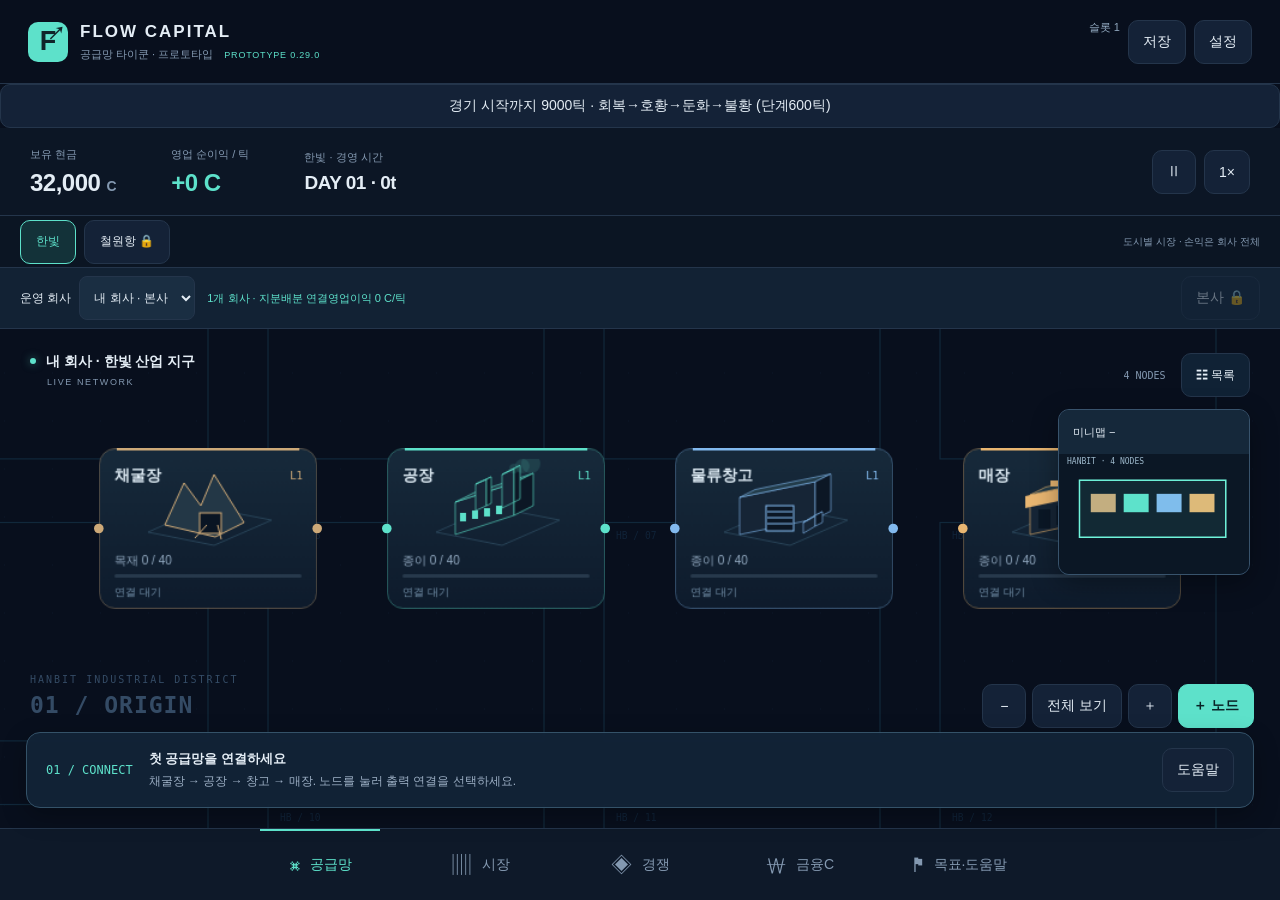
==== commit d74c50f4: "Update index.html for version changes and content Updated the version of the stylesheet and JavaScri" ====
--- a/index.html
+++ b/index.html
@@ -1,9 +1,9 @@
-<!doctype html><html lang="ko"><head><meta charset="UTF-8"><meta name="viewport" content="width=device-width,initial-scale=1,viewport-fit=cover"><meta name="theme-color" content="#080f1d"><meta name="description" content="공급망을 연결하고 병목을 해결하며 경쟁하는 오리지널 노드 경제 게임. 2도시·제조와 클라우드 서비스 프로토타입."><title>FLOW CAPITAL · 공급망 타이쿤</title><link rel="stylesheet" href="style.css?v=0.28.0"></head><body>
-<header><div class="brand"><span class="logo">F<span>↗</span></span><div><b>FLOW CAPITAL</b><small>공급망 타이쿤 · 프로토타입 <em>PROTOTYPE 0.28.0</em></small></div></div><div class="top-actions"><small id="slot-label">슬롯 1</small><button id="focus-toggle" aria-expanded="true" aria-label="경영 정보 접고 보드에 집중" hidden>집중</button><button id="save">저장</button><button id="menu">설정</button></div></header>
-<section class="metrics"><div><small>보유 현금</small><strong id="cash">32,000 <i>C</i></strong></div><div><small>영업 순이익 / 틱</small><strong id="profit">0 C</strong></div><div class="wide"><small>한빛 · 경영 시간</small><strong id="day">DAY 01</strong></div><div class="speed"><button id="pause" aria-label="일시정지">Ⅱ</button><button id="speed">1×</button></div></section>
+<!doctype html><html lang="ko"><head><meta charset="UTF-8"><meta name="viewport" content="width=device-width,initial-scale=1,viewport-fit=cover"><meta name="theme-color" content="#080f1d"><meta name="description" content="공급망을 연결하고 병목을 해결하며 경쟁하는 오리지널 노드 경제 게임. 2도시·제조와 클라우드 서비스 프로토타입."><title>FLOW CAPITAL · 공급망 타이쿤</title><link rel="stylesheet" href="style.css?v=0.29.0"></head><body>
+<header><div class="brand"><span class="logo">F<span>↗</span></span><div><b>FLOW CAPITAL</b><small>공급망 타이쿤 · 프로토타입 <em>PROTOTYPE 0.29.0</em></small></div></div><div class="top-actions"><small id="slot-label">슬롯 1</small><button id="focus-toggle" aria-expanded="true" aria-label="경영 정보 접고 보드에 집중" hidden>집중</button><button id="save">저장</button><button id="menu">설정</button></div></header>
+<button id="cycle-badge" class="cycle-badge" aria-label="경기 순환 상세"></button><section class="metrics"><div><small>보유 현금</small><strong id="cash">32,000 <i>C</i></strong></div><div><small>영업 순이익 / 틱</small><strong id="profit">0 C</strong></div><div class="wide"><small>한빛 · 경영 시간</small><strong id="day">DAY 01</strong></div><div class="speed"><button id="pause" aria-label="일시정지">Ⅱ</button><button id="speed">1×</button></div></section>
 <div class="city-bar"><button id="city-hanbit" class="chosen">한빛</button><button id="city-cheolwon">철원항 🔒</button><small>도시별 시장 · 손익은 회사 전체</small></div><section class="group-toolbar"><label>운영 회사 <select id="company-select" aria-label="운영 회사"></select></label><small id="group-result"></small><button id="hq-open" aria-label="본사 경영 허브">본사 🔒</button></section><main><section id="network" class="view active"><div class="board-top"><div><span class="live-dot"></span><b id="district-name">한빛 산업 지구</b><small>LIVE NETWORK</small></div><div class="board-actions"><span id="board-count">4 NODES</span><button id="node-list">☷ 목록</button></div></div><aside id="minimap-panel" class="minimap-panel"><button id="minimap-toggle" aria-expanded="true" aria-controls="minimap-canvas">미니맵 −</button><canvas id="minimap-canvas" width="190" height="120" tabindex="0" aria-label="현재 회사와 도시 전체 지도. 클릭·드래그로 이동. 방향키로 화면 이동."></canvas></aside><button id="hq-marker" class="hq-marker" aria-label="본사 경영 허브 열기" hidden><svg viewBox="0 0 80 64" aria-hidden="true"><path d="M15 57V24L38 12V57M38 57V5L64 18V57M8 58H73"/><path d="M24 28V33M24 39V44M47 20V26M56 25V31M47 35V41M56 40V46"/></svg><span>본사 경영 허브<small>무료 지원 · 물류 없음</small></span></button><canvas id="board" aria-label="공급망 편집 보드. 노드를 선택한 후 연결 버튼과 대상 노드로 연결하세요."></canvas><div class="board-label"><span id="district-label">HANBIT INDUSTRIAL DISTRICT</span><b>01 / ORIGIN</b></div><div class="board-tools"><button id="zoomout" aria-label="축소">−</button><button id="fit">전체 보기</button><button id="zoomin" aria-label="확대">＋</button><button id="add" class="primary">＋ 노드</button></div><div id="guide" class="guide"></div><div id="connect-banner" hidden></div></section>
 <section id="market" class="view panel"><div class="eyebrow" id="market-city">HANBIT EXCHANGE</div><h1>경영 대시보드</h1><p class="muted dash-intro">시장 · 생산 · 기업을 같은 기록으로 비교하세요.</p><div id="dashboard"></div><div id="price-settings"><h2 id="price-settings-title">판매가격 설정 · 현재 운영 기업/도시</h2><div id="market-cards"></div><h2>최근 경영 기록</h2><canvas id="chart" height="150" aria-label="최근 28일 영업 순이익 그래프"></canvas><p id="ledger" class="muted"></p></div></section>
 <section id="rivals" class="view panel"><div class="eyebrow">COMPETITOR INTELLIGENCE</div><h1>시장에서 만난 경쟁자</h1><p class="muted">독립 자본과 공급망을 가진 메이저/마이너. 총수요는 보존하고 실제 재고가 있을 때만 판매합니다. 첫 한빛 신규 경쟁은 보호 구간 후 시작합니다.</p><p id="rival-summary"></p><select id="rival-filter" aria-label="계급 필터"><option value="all">전체</option><option value="major">메이저</option><option value="minor">마이너</option><option value="closed">도산·인수</option></select><div id="rival-grid"></div><h2>시장 뉴스</h2><div id="news"></div></section>
-<section id="finance" class="view panel"><div class="eyebrow">FICTIONAL CAPITAL MARKET · FINANCE C</div><h1>자본과 지분의 흐름</h1><p class="muted">게임용 크레딧만 사용합니다. 실제 금융이 아닙니다. 주식·IPO·공개매수·자회사를 지원하며 월간 AI 공격·방어·지배권 상실을 지원합니다. 오프라인은 최대8시간 정산하며 인수최종판정·파산·신주발행을 복귀까지 보류합니다.</p><p id="own-equity"></p><div class="finance-actions"><label>발행 주식 <input id="issue-quantity" type="number" min="10" max="100" value="40"></label><button id="ipo-review" class="primary">상장·신주 발행 검토</button><label>소각 주식 <input id="buyback-quantity" type="number" min="1" max="100" value="5"></label><button id="buyback-review">자사주 매입·소각 검토</button></div><p class="muted">최소3600경제틱(1배속60분) 운영 후 상장. 오프라인 경제시간도 포함됩니다. 신주발행420틱 간격,대중 자금 유한. 발행은 회사현금을 늘리고 지분을 희석합니다. 소각은 공격자 지분율도 높일 수 있습니다.</p><h2>미체결 주문</h2><div id="stock-orders"></div><h2>지분 방어</h2><p id="defense-status"></p><div class="finance-actions"><label>백기사 신주 <input id="friendly-quantity" type="number" min="10" max="100" value="40"></label><button id="friendly-review">백기사 계약 검토</button><button id="poison-review">포이즌필 사전설정 검토</button></div><p class="muted">매입·소각도 방어수단이지만 공격자의 비율까지 높일 수 있습니다. 백기사/권리계획은 무료가 아니며 성공을 보장하지 않습니다.</p><h2>공개매수와 경보</h2><div id="takeover-list"></div><h2>지배 자회사</h2><div id="subsidiary-list"></div><div id="strategy-room"></div><h2>회사 주식 원장</h2><div id="finance-list"></div></section><section id="goals" class="view panel"><div class="eyebrow">FIRST NETWORK TO GROUP</div><h1>작은 흐름에서, 큰 사업으로</h1><p class="muted">주식·IPO 기초를 포함한 프로토타입입니다. 적대적 인수·방어·최대8시간 오프라인 정산을 지원합니다. 60틱=1일, 1배속 10분=10게임일.</p><div id="goal-list"></div><h2>처음 플레이한다면</h2><ol class="help"><li>채굴장 선택 → 연결 → 공장 선택. 공장→창고→매장도 연결하세요.</li><li>입고까지 한 틱씩 걸립니다. 목재가 종이로 바뀌고 매출이 생깁니다.</li><li>노란색 또는 ! 표시가 뜬 연결선을 눌러 물류를 증설하세요.</li><li>＋ 노드에서 가구 공장·창고·매장을 추가하고 채굴장을 분기 연결하세요.</li><li>시장에서 가격을 바꾸고 바닥상사의 다음 날 반응을 살펴보세요.</li></ol><p class="muted">드래그: 노드 이동 / 빈 곳: 보드 이동 / 핀치·휠: 확대 / Esc: 취소. 자동 저장 15초. 금융탭에서 지분과 인수경보를 확인하세요. 복귀보고서는 설정에서 다시 열 수 있습니다.</p></section>
+<section id="finance" class="view panel"><div class="eyebrow">FICTIONAL CAPITAL MARKET · FINANCE C</div><h1>자본과 지분의 흐름</h1><p class="muted">게임용 크레딧만 사용합니다. 실제 금융이 아닙니다. 주식·IPO·공개매수·자회사를 지원하며 월간 AI 공격·방어·지배권 상실을 지원합니다. 오프라인은 최대8시간 정산하며 인수최종판정·파산·신주발행을 복귀까지 보류합니다.</p><p id="own-equity"></p><div class="finance-actions"><label>발행 주식 <input id="issue-quantity" type="number" min="10" max="100" value="40"></label><button id="ipo-review" class="primary">상장·신주 발행 검토</button><label>소각 주식 <input id="buyback-quantity" type="number" min="1" max="100" value="5"></label><button id="buyback-review">자사주 매입·소각 검토</button></div><p class="muted">최소3600경제틱(1배속60분) 운영 후 상장. 오프라인 경제시간도 포함됩니다. 신주발행420틱 간격,대중 자금 유한. 발행은 회사현금을 늘리고 지분을 희석합니다. 소각은 공격자 지분율도 높일 수 있습니다.</p><h2>미체결 주문</h2><div id="stock-orders"></div><h2>지분 방어</h2><p id="defense-status"></p><div class="finance-actions"><label>백기사 신주 <input id="friendly-quantity" type="number" min="10" max="100" value="40"></label><button id="friendly-review">백기사 계약 검토</button><button id="poison-review">포이즌필 사전설정 검토</button></div><p class="muted">매입·소각도 방어수단이지만 공격자의 비율까지 높일 수 있습니다. 백기사/권리계획은 무료가 아니며 성공을 보장하지 않습니다.</p><h2>공개매수와 경보</h2><div id="takeover-list"></div><h2>지배 자회사</h2><div id="subsidiary-list"></div><p id="strategy-cycle" class="cycle-notice"></p><div id="strategy-room"></div><h2>회사 주식 원장</h2><div id="finance-list"></div></section><section id="goals" class="view panel"><div class="eyebrow">FIRST NETWORK TO GROUP</div><h1>작은 흐름에서, 큰 사업으로</h1><p class="muted">주식·IPO 기초를 포함한 프로토타입입니다. 적대적 인수·방어·최대8시간 오프라인 정산을 지원합니다. 60틱=1일, 1배속 10분=10게임일.</p><div id="goal-list"></div><h2>처음 플레이한다면</h2><ol class="help"><li>채굴장 선택 → 연결 → 공장 선택. 공장→창고→매장도 연결하세요.</li><li>입고까지 한 틱씩 걸립니다. 목재가 종이로 바뀌고 매출이 생깁니다.</li><li>노란색 또는 ! 표시가 뜬 연결선을 눌러 물류를 증설하세요.</li><li>＋ 노드에서 가구 공장·창고·매장을 추가하고 채굴장을 분기 연결하세요.</li><li>시장에서 가격을 바꾸고 바닥상사의 다음 날 반응을 살펴보세요.</li></ol><p class="muted">드래그: 노드 이동 / 빈 곳: 보드 이동 / 핀치·휠: 확대 / Esc: 취소. 자동 저장 15초. 금융탭에서 지분과 인수경보를 확인하세요. 복귀보고서는 설정에서 다시 열 수 있습니다.</p></section>
 </main><nav class="tabs"><button data-tab="network" class="active"><span>⌘</span>공급망</button><button data-tab="market"><span>▥</span>시장</button><button data-tab="rivals"><span>◈</span>경쟁</button><button data-tab="finance"><span>₩</span>금융C</button><button data-tab="goals"><span>⚑</span>목표·도움말</button></nav>
-<div id="shade" hidden></div><aside id="sheet" hidden role="dialog" aria-modal="true" aria-label="공급망 세부 설정"><div class="sheet-head"><span id="sheet-kicker">NODE INSPECTOR</span><button id="close" aria-label="닫기">✕</button></div><div id="sheet-body"></div></aside><div id="toast" role="status" aria-live="polite"></div><input type="file" id="import-file" accept="application/json,.json" hidden><script type="module" src="app.js?v=0.28.0"></script></body></html>
+<div id="shade" hidden></div><aside id="sheet" hidden role="dialog" aria-modal="true" aria-label="공급망 세부 설정"><div class="sheet-head"><span id="sheet-kicker">NODE INSPECTOR</span><button id="close" aria-label="닫기">✕</button></div><div id="sheet-body"></div></aside><div id="toast" role="status" aria-live="polite"></div><input type="file" id="import-file" accept="application/json,.json" hidden><script type="module" src="app.js?v=0.29.0"></script></body></html>
--- a/style.css
+++ b/style.css
@@ -57,3 +57,10 @@
 @media(max-width:700px){.compare-section{padding:12px;margin-left:-4px;margin-right:-4px}.compare-grid{grid-template-columns:1fr}.compare-controls{grid-template-columns:1fr}.compare-card{padding:14px}.compare-donut{width:164px;height:164px}.compare-donut>div{width:106px;height:106px}.compare-heading h2{font-size:22px}.compare-legend li{grid-template-columns:9px minmax(0,1fr) auto;font-size:12px;gap:4px 7px}.compare-caption{font-size:12px}}
 .b2-panel{margin:24px 0;padding:18px;border:1px solid #396157;background:#102628;border-radius:14px}.b2-heading small{font-size:10px;color:#87c7ab;letter-spacing:.12em}.b2-heading h2{font-size:23px;margin:10px 0 14px}.b2-heading button{min-height:44px}.b2-panel summary{min-height:48px;display:flex;align-items:center;cursor:pointer;line-height:1.6;font-size:15px;color:#b7ddd0}.b2-row{padding:14px 0;border-top:1px solid #345049;display:flex;flex-direction:column;gap:7px;line-height:1.6;overflow-wrap:anywhere}.b2-row b{font-size:14px}.b2-row span{font-size:13px;color:#a4d3c1}.b2-row small{font-size:12px;color:#9bb0c2}.b2-field{display:flex;flex-direction:column;gap:8px;min-width:0;font-size:13px;line-height:1.6;margin:12px 0}.b2-field select,.b2-field input{min-width:0;width:100%;font-size:16px;min-height:44px;background:#102032;color:#e4edf5;border:1px solid #30465a;border-radius:8px;padding:8px;box-sizing:border-box}.b2-fields{display:grid;grid-template-columns:repeat(3,minmax(0,1fr));gap:10px}.b2-edit{margin:20px 0;border-top:1px solid #294354;padding-top:14px}.b2-edit h3{font-size:18px}.b2-edit .row{min-height:44px}.b2-edit input[type=checkbox]{width:24px;height:24px;flex:none}.b2-edit button{min-height:44px}@media(max-width:700px){.b2-panel{padding:14px}.b2-fields{grid-template-columns:1fr}.b2-fields .b2-field{margin:4px 0}.b2-heading button{width:100%}}
 .e-panel{margin:24px 0;padding:18px;background:#111f34;border:1px solid #455c83;border-radius:14px}.e-panel>small{color:#9fbbf2;letter-spacing:.12em;font-size:10px}.e-panel h2{font-size:23px;line-height:1.5;margin:12px 0}.e-catalog{display:grid;grid-template-columns:repeat(2,minmax(0,1fr));gap:14px}.e-catalog>.dash-card{margin:0}.e-catalog .compare-card{padding:12px}.e-port{padding:12px;border:1px solid #3d536b;border-radius:10px;display:flex;flex-direction:column;gap:8px;margin:10px 0;font-size:14px;line-height:1.6}.e-inputs p{font-size:13px}.e-panel button{min-height:44px;margin-top:16px}@media(max-width:700px){.e-panel{padding:14px}.e-catalog{grid-template-columns:1fr}}
+/* Acquisition analysis cards need readable sentences on a phone. */
+#strategy-room .build-grid{grid-template-columns:repeat(auto-fit,minmax(min(100%,280px),1fr));align-items:start}
+#strategy-room label,#sheet-body:has(#strategy-preview) label{display:block;margin:14px 0}
+#strategy-room select,#sheet-body:has(#strategy-preview) input,#sheet-body:has(#strategy-preview) select{font-size:16px;min-height:44px;max-width:100%}
+#strategy-room .tech-card{min-width:0;overflow-wrap:anywhere}
+#strategy-room summary{min-height:44px;padding:12px 0;cursor:pointer}
+@media(max-width:650px){#strategy-room .build-grid{grid-template-columns:1fr}}
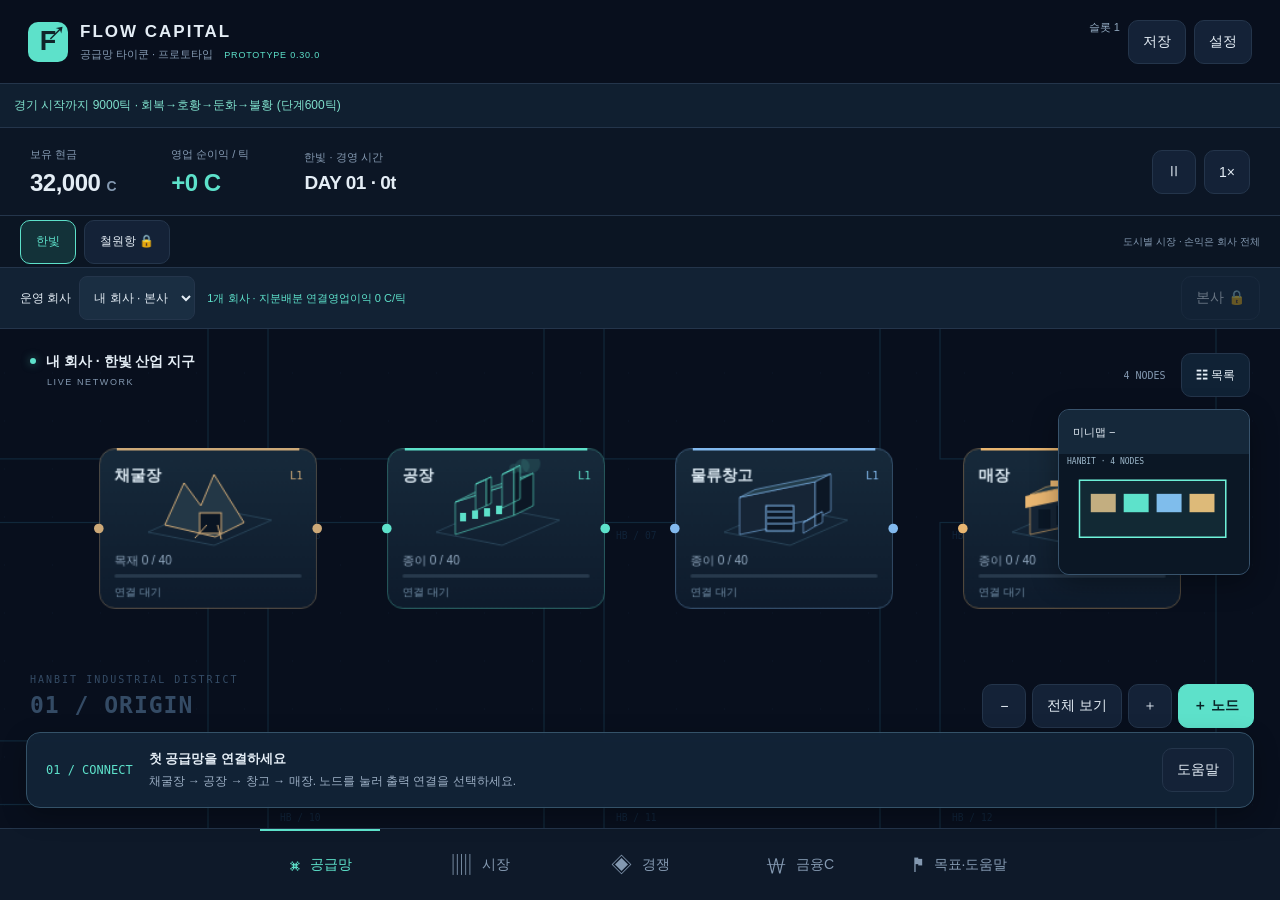
==== commit b9018158: "Update index.html for version 0.30.0 Updated version numbers in HTML file and adjusted metadata." ====
--- a/index.html
+++ b/index.html
@@ -1,9 +1,9 @@
-<!doctype html><html lang="ko"><head><meta charset="UTF-8"><meta name="viewport" content="width=device-width,initial-scale=1,viewport-fit=cover"><meta name="theme-color" content="#080f1d"><meta name="description" content="공급망을 연결하고 병목을 해결하며 경쟁하는 오리지널 노드 경제 게임. 2도시·제조와 클라우드 서비스 프로토타입."><title>FLOW CAPITAL · 공급망 타이쿤</title><link rel="stylesheet" href="style.css?v=0.29.0"></head><body>
-<header><div class="brand"><span class="logo">F<span>↗</span></span><div><b>FLOW CAPITAL</b><small>공급망 타이쿤 · 프로토타입 <em>PROTOTYPE 0.29.0</em></small></div></div><div class="top-actions"><small id="slot-label">슬롯 1</small><button id="focus-toggle" aria-expanded="true" aria-label="경영 정보 접고 보드에 집중" hidden>집중</button><button id="save">저장</button><button id="menu">설정</button></div></header>
+<!doctype html><html lang="ko"><head><meta charset="UTF-8"><meta name="viewport" content="width=device-width,initial-scale=1,viewport-fit=cover"><meta name="theme-color" content="#080f1d"><meta name="description" content="공급망을 연결하고 병목을 해결하며 경쟁하는 오리지널 노드 경제 게임. 2도시·제조와 클라우드 서비스 프로토타입."><title>FLOW CAPITAL · 공급망 타이쿤</title><link rel="stylesheet" href="style.css?v=0.30.0"></head><body>
+<header><div class="brand"><span class="logo">F<span>↗</span></span><div><b>FLOW CAPITAL</b><small>공급망 타이쿤 · 프로토타입 <em>PROTOTYPE 0.30.0</em></small></div></div><div class="top-actions"><small id="slot-label">슬롯 1</small><button id="focus-toggle" aria-expanded="true" aria-label="경영 정보 접고 보드에 집중" hidden>집중</button><button id="save">저장</button><button id="menu">설정</button></div></header>
 <button id="cycle-badge" class="cycle-badge" aria-label="경기 순환 상세"></button><section class="metrics"><div><small>보유 현금</small><strong id="cash">32,000 <i>C</i></strong></div><div><small>영업 순이익 / 틱</small><strong id="profit">0 C</strong></div><div class="wide"><small>한빛 · 경영 시간</small><strong id="day">DAY 01</strong></div><div class="speed"><button id="pause" aria-label="일시정지">Ⅱ</button><button id="speed">1×</button></div></section>
 <div class="city-bar"><button id="city-hanbit" class="chosen">한빛</button><button id="city-cheolwon">철원항 🔒</button><small>도시별 시장 · 손익은 회사 전체</small></div><section class="group-toolbar"><label>운영 회사 <select id="company-select" aria-label="운영 회사"></select></label><small id="group-result"></small><button id="hq-open" aria-label="본사 경영 허브">본사 🔒</button></section><main><section id="network" class="view active"><div class="board-top"><div><span class="live-dot"></span><b id="district-name">한빛 산업 지구</b><small>LIVE NETWORK</small></div><div class="board-actions"><span id="board-count">4 NODES</span><button id="node-list">☷ 목록</button></div></div><aside id="minimap-panel" class="minimap-panel"><button id="minimap-toggle" aria-expanded="true" aria-controls="minimap-canvas">미니맵 −</button><canvas id="minimap-canvas" width="190" height="120" tabindex="0" aria-label="현재 회사와 도시 전체 지도. 클릭·드래그로 이동. 방향키로 화면 이동."></canvas></aside><button id="hq-marker" class="hq-marker" aria-label="본사 경영 허브 열기" hidden><svg viewBox="0 0 80 64" aria-hidden="true"><path d="M15 57V24L38 12V57M38 57V5L64 18V57M8 58H73"/><path d="M24 28V33M24 39V44M47 20V26M56 25V31M47 35V41M56 40V46"/></svg><span>본사 경영 허브<small>무료 지원 · 물류 없음</small></span></button><canvas id="board" aria-label="공급망 편집 보드. 노드를 선택한 후 연결 버튼과 대상 노드로 연결하세요."></canvas><div class="board-label"><span id="district-label">HANBIT INDUSTRIAL DISTRICT</span><b>01 / ORIGIN</b></div><div class="board-tools"><button id="zoomout" aria-label="축소">−</button><button id="fit">전체 보기</button><button id="zoomin" aria-label="확대">＋</button><button id="add" class="primary">＋ 노드</button></div><div id="guide" class="guide"></div><div id="connect-banner" hidden></div></section>
 <section id="market" class="view panel"><div class="eyebrow" id="market-city">HANBIT EXCHANGE</div><h1>경영 대시보드</h1><p class="muted dash-intro">시장 · 생산 · 기업을 같은 기록으로 비교하세요.</p><div id="dashboard"></div><div id="price-settings"><h2 id="price-settings-title">판매가격 설정 · 현재 운영 기업/도시</h2><div id="market-cards"></div><h2>최근 경영 기록</h2><canvas id="chart" height="150" aria-label="최근 28일 영업 순이익 그래프"></canvas><p id="ledger" class="muted"></p></div></section>
 <section id="rivals" class="view panel"><div class="eyebrow">COMPETITOR INTELLIGENCE</div><h1>시장에서 만난 경쟁자</h1><p class="muted">독립 자본과 공급망을 가진 메이저/마이너. 총수요는 보존하고 실제 재고가 있을 때만 판매합니다. 첫 한빛 신규 경쟁은 보호 구간 후 시작합니다.</p><p id="rival-summary"></p><select id="rival-filter" aria-label="계급 필터"><option value="all">전체</option><option value="major">메이저</option><option value="minor">마이너</option><option value="closed">도산·인수</option></select><div id="rival-grid"></div><h2>시장 뉴스</h2><div id="news"></div></section>
 <section id="finance" class="view panel"><div class="eyebrow">FICTIONAL CAPITAL MARKET · FINANCE C</div><h1>자본과 지분의 흐름</h1><p class="muted">게임용 크레딧만 사용합니다. 실제 금융이 아닙니다. 주식·IPO·공개매수·자회사를 지원하며 월간 AI 공격·방어·지배권 상실을 지원합니다. 오프라인은 최대8시간 정산하며 인수최종판정·파산·신주발행을 복귀까지 보류합니다.</p><p id="own-equity"></p><div class="finance-actions"><label>발행 주식 <input id="issue-quantity" type="number" min="10" max="100" value="40"></label><button id="ipo-review" class="primary">상장·신주 발행 검토</button><label>소각 주식 <input id="buyback-quantity" type="number" min="1" max="100" value="5"></label><button id="buyback-review">자사주 매입·소각 검토</button></div><p class="muted">최소3600경제틱(1배속60분) 운영 후 상장. 오프라인 경제시간도 포함됩니다. 신주발행420틱 간격,대중 자금 유한. 발행은 회사현금을 늘리고 지분을 희석합니다. 소각은 공격자 지분율도 높일 수 있습니다.</p><h2>미체결 주문</h2><div id="stock-orders"></div><h2>지분 방어</h2><p id="defense-status"></p><div class="finance-actions"><label>백기사 신주 <input id="friendly-quantity" type="number" min="10" max="100" value="40"></label><button id="friendly-review">백기사 계약 검토</button><button id="poison-review">포이즌필 사전설정 검토</button></div><p class="muted">매입·소각도 방어수단이지만 공격자의 비율까지 높일 수 있습니다. 백기사/권리계획은 무료가 아니며 성공을 보장하지 않습니다.</p><h2>공개매수와 경보</h2><div id="takeover-list"></div><h2>지배 자회사</h2><div id="subsidiary-list"></div><p id="strategy-cycle" class="cycle-notice"></p><div id="strategy-room"></div><h2>회사 주식 원장</h2><div id="finance-list"></div></section><section id="goals" class="view panel"><div class="eyebrow">FIRST NETWORK TO GROUP</div><h1>작은 흐름에서, 큰 사업으로</h1><p class="muted">주식·IPO 기초를 포함한 프로토타입입니다. 적대적 인수·방어·최대8시간 오프라인 정산을 지원합니다. 60틱=1일, 1배속 10분=10게임일.</p><div id="goal-list"></div><h2>처음 플레이한다면</h2><ol class="help"><li>채굴장 선택 → 연결 → 공장 선택. 공장→창고→매장도 연결하세요.</li><li>입고까지 한 틱씩 걸립니다. 목재가 종이로 바뀌고 매출이 생깁니다.</li><li>노란색 또는 ! 표시가 뜬 연결선을 눌러 물류를 증설하세요.</li><li>＋ 노드에서 가구 공장·창고·매장을 추가하고 채굴장을 분기 연결하세요.</li><li>시장에서 가격을 바꾸고 바닥상사의 다음 날 반응을 살펴보세요.</li></ol><p class="muted">드래그: 노드 이동 / 빈 곳: 보드 이동 / 핀치·휠: 확대 / Esc: 취소. 자동 저장 15초. 금융탭에서 지분과 인수경보를 확인하세요. 복귀보고서는 설정에서 다시 열 수 있습니다.</p></section>
 </main><nav class="tabs"><button data-tab="network" class="active"><span>⌘</span>공급망</button><button data-tab="market"><span>▥</span>시장</button><button data-tab="rivals"><span>◈</span>경쟁</button><button data-tab="finance"><span>₩</span>금융C</button><button data-tab="goals"><span>⚑</span>목표·도움말</button></nav>
-<div id="shade" hidden></div><aside id="sheet" hidden role="dialog" aria-modal="true" aria-label="공급망 세부 설정"><div class="sheet-head"><span id="sheet-kicker">NODE INSPECTOR</span><button id="close" aria-label="닫기">✕</button></div><div id="sheet-body"></div></aside><div id="toast" role="status" aria-live="polite"></div><input type="file" id="import-file" accept="application/json,.json" hidden><script type="module" src="app.js?v=0.29.0"></script></body></html>
+<div id="shade" hidden></div><aside id="sheet" hidden role="dialog" aria-modal="true" aria-label="공급망 세부 설정"><div class="sheet-head"><span id="sheet-kicker">NODE INSPECTOR</span><button id="close" aria-label="닫기">✕</button></div><div id="sheet-body"></div></aside><div id="toast" role="status" aria-live="polite"></div><input type="file" id="import-file" accept="application/json,.json" hidden><script type="module" src="app.js?v=0.30.0"></script></body></html>
--- a/style.css
+++ b/style.css
@@ -64,3 +64,6 @@
 #strategy-room .tech-card{min-width:0;overflow-wrap:anywhere}
 #strategy-room summary{min-height:44px;padding:12px 0;cursor:pointer}
 @media(max-width:650px){#strategy-room .build-grid{grid-template-columns:1fr}}
+.cycle-badge{display:block;width:100%;min-height:44px;padding:9px 14px;border-radius:0;border-width:0 0 1px;background:#101f30;color:#7fe0cc;font-size:12px;text-align:left;overflow-wrap:anywhere;flex-shrink:0}
+.cycle-notice{padding:12px;background:#102536;border:1px solid #31536a;border-radius:12px;overflow-wrap:anywhere}
+.cycle-grid{display:grid;grid-template-columns:repeat(auto-fit,minmax(min(100%,230px),1fr));gap:10px}
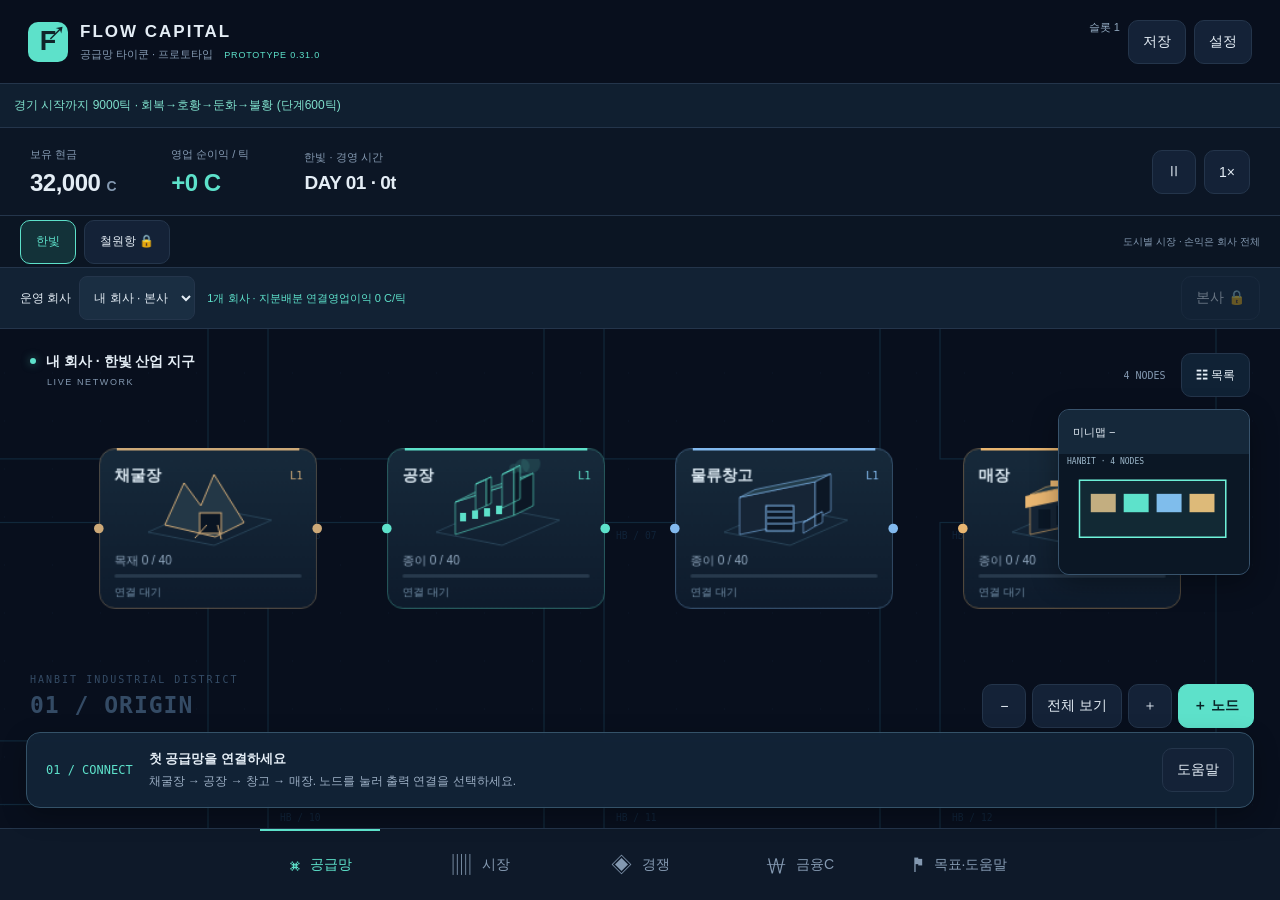
==== commit 1db4f96e: "Update stylesheet version and prototype number Updated the version of the stylesheet and the prototy" ====
--- a/index.html
+++ b/index.html
@@ -1,9 +1,9 @@
-<!doctype html><html lang="ko"><head><meta charset="UTF-8"><meta name="viewport" content="width=device-width,initial-scale=1,viewport-fit=cover"><meta name="theme-color" content="#080f1d"><meta name="description" content="공급망을 연결하고 병목을 해결하며 경쟁하는 오리지널 노드 경제 게임. 2도시·제조와 클라우드 서비스 프로토타입."><title>FLOW CAPITAL · 공급망 타이쿤</title><link rel="stylesheet" href="style.css?v=0.30.0"></head><body>
-<header><div class="brand"><span class="logo">F<span>↗</span></span><div><b>FLOW CAPITAL</b><small>공급망 타이쿤 · 프로토타입 <em>PROTOTYPE 0.30.0</em></small></div></div><div class="top-actions"><small id="slot-label">슬롯 1</small><button id="focus-toggle" aria-expanded="true" aria-label="경영 정보 접고 보드에 집중" hidden>집중</button><button id="save">저장</button><button id="menu">설정</button></div></header>
+<!doctype html><html lang="ko"><head><meta charset="UTF-8"><meta name="viewport" content="width=device-width,initial-scale=1,viewport-fit=cover"><meta name="theme-color" content="#080f1d"><meta name="description" content="공급망을 연결하고 병목을 해결하며 경쟁하는 오리지널 노드 경제 게임. 2도시·제조와 클라우드 서비스 프로토타입."><title>FLOW CAPITAL · 공급망 타이쿤</title><link rel="stylesheet" href="style.css?v=0.31.0"></head><body>
+<header><div class="brand"><span class="logo">F<span>↗</span></span><div><b>FLOW CAPITAL</b><small>공급망 타이쿤 · 프로토타입 <em>PROTOTYPE 0.31.0</em></small></div></div><div class="top-actions"><small id="slot-label">슬롯 1</small><button id="focus-toggle" aria-expanded="true" aria-label="경영 정보 접고 보드에 집중" hidden>집중</button><button id="save">저장</button><button id="menu">설정</button></div></header>
 <button id="cycle-badge" class="cycle-badge" aria-label="경기 순환 상세"></button><section class="metrics"><div><small>보유 현금</small><strong id="cash">32,000 <i>C</i></strong></div><div><small>영업 순이익 / 틱</small><strong id="profit">0 C</strong></div><div class="wide"><small>한빛 · 경영 시간</small><strong id="day">DAY 01</strong></div><div class="speed"><button id="pause" aria-label="일시정지">Ⅱ</button><button id="speed">1×</button></div></section>
 <div class="city-bar"><button id="city-hanbit" class="chosen">한빛</button><button id="city-cheolwon">철원항 🔒</button><small>도시별 시장 · 손익은 회사 전체</small></div><section class="group-toolbar"><label>운영 회사 <select id="company-select" aria-label="운영 회사"></select></label><small id="group-result"></small><button id="hq-open" aria-label="본사 경영 허브">본사 🔒</button></section><main><section id="network" class="view active"><div class="board-top"><div><span class="live-dot"></span><b id="district-name">한빛 산업 지구</b><small>LIVE NETWORK</small></div><div class="board-actions"><span id="board-count">4 NODES</span><button id="node-list">☷ 목록</button></div></div><aside id="minimap-panel" class="minimap-panel"><button id="minimap-toggle" aria-expanded="true" aria-controls="minimap-canvas">미니맵 −</button><canvas id="minimap-canvas" width="190" height="120" tabindex="0" aria-label="현재 회사와 도시 전체 지도. 클릭·드래그로 이동. 방향키로 화면 이동."></canvas></aside><button id="hq-marker" class="hq-marker" aria-label="본사 경영 허브 열기" hidden><svg viewBox="0 0 80 64" aria-hidden="true"><path d="M15 57V24L38 12V57M38 57V5L64 18V57M8 58H73"/><path d="M24 28V33M24 39V44M47 20V26M56 25V31M47 35V41M56 40V46"/></svg><span>본사 경영 허브<small>무료 지원 · 물류 없음</small></span></button><canvas id="board" aria-label="공급망 편집 보드. 노드를 선택한 후 연결 버튼과 대상 노드로 연결하세요."></canvas><div class="board-label"><span id="district-label">HANBIT INDUSTRIAL DISTRICT</span><b>01 / ORIGIN</b></div><div class="board-tools"><button id="zoomout" aria-label="축소">−</button><button id="fit">전체 보기</button><button id="zoomin" aria-label="확대">＋</button><button id="add" class="primary">＋ 노드</button></div><div id="guide" class="guide"></div><div id="connect-banner" hidden></div></section>
-<section id="market" class="view panel"><div class="eyebrow" id="market-city">HANBIT EXCHANGE</div><h1>경영 대시보드</h1><p class="muted dash-intro">시장 · 생산 · 기업을 같은 기록으로 비교하세요.</p><div id="dashboard"></div><div id="price-settings"><h2 id="price-settings-title">판매가격 설정 · 현재 운영 기업/도시</h2><div id="market-cards"></div><h2>최근 경영 기록</h2><canvas id="chart" height="150" aria-label="최근 28일 영업 순이익 그래프"></canvas><p id="ledger" class="muted"></p></div></section>
+<section id="market" class="view panel"><div class="eyebrow" id="market-city">HANBIT EXCHANGE</div><h1>경영 대시보드</h1><p class="muted dash-intro">시장 · 생산 · 기업을 같은 기록으로 비교하세요.</p><div class="planning-entry"><button id="planning-open">경기 대응 계획 ↗</button><small>생산·재고를 복제본에서 미리 비교 · 실제 운영 변경 없음</small></div><div id="dashboard"></div><div id="price-settings"><h2 id="price-settings-title">판매가격 설정 · 현재 운영 기업/도시</h2><div id="market-cards"></div><h2>최근 경영 기록</h2><canvas id="chart" height="150" aria-label="최근 28일 영업 순이익 그래프"></canvas><p id="ledger" class="muted"></p></div></section>
 <section id="rivals" class="view panel"><div class="eyebrow">COMPETITOR INTELLIGENCE</div><h1>시장에서 만난 경쟁자</h1><p class="muted">독립 자본과 공급망을 가진 메이저/마이너. 총수요는 보존하고 실제 재고가 있을 때만 판매합니다. 첫 한빛 신규 경쟁은 보호 구간 후 시작합니다.</p><p id="rival-summary"></p><select id="rival-filter" aria-label="계급 필터"><option value="all">전체</option><option value="major">메이저</option><option value="minor">마이너</option><option value="closed">도산·인수</option></select><div id="rival-grid"></div><h2>시장 뉴스</h2><div id="news"></div></section>
 <section id="finance" class="view panel"><div class="eyebrow">FICTIONAL CAPITAL MARKET · FINANCE C</div><h1>자본과 지분의 흐름</h1><p class="muted">게임용 크레딧만 사용합니다. 실제 금융이 아닙니다. 주식·IPO·공개매수·자회사를 지원하며 월간 AI 공격·방어·지배권 상실을 지원합니다. 오프라인은 최대8시간 정산하며 인수최종판정·파산·신주발행을 복귀까지 보류합니다.</p><p id="own-equity"></p><div class="finance-actions"><label>발행 주식 <input id="issue-quantity" type="number" min="10" max="100" value="40"></label><button id="ipo-review" class="primary">상장·신주 발행 검토</button><label>소각 주식 <input id="buyback-quantity" type="number" min="1" max="100" value="5"></label><button id="buyback-review">자사주 매입·소각 검토</button></div><p class="muted">최소3600경제틱(1배속60분) 운영 후 상장. 오프라인 경제시간도 포함됩니다. 신주발행420틱 간격,대중 자금 유한. 발행은 회사현금을 늘리고 지분을 희석합니다. 소각은 공격자 지분율도 높일 수 있습니다.</p><h2>미체결 주문</h2><div id="stock-orders"></div><h2>지분 방어</h2><p id="defense-status"></p><div class="finance-actions"><label>백기사 신주 <input id="friendly-quantity" type="number" min="10" max="100" value="40"></label><button id="friendly-review">백기사 계약 검토</button><button id="poison-review">포이즌필 사전설정 검토</button></div><p class="muted">매입·소각도 방어수단이지만 공격자의 비율까지 높일 수 있습니다. 백기사/권리계획은 무료가 아니며 성공을 보장하지 않습니다.</p><h2>공개매수와 경보</h2><div id="takeover-list"></div><h2>지배 자회사</h2><div id="subsidiary-list"></div><p id="strategy-cycle" class="cycle-notice"></p><div id="strategy-room"></div><h2>회사 주식 원장</h2><div id="finance-list"></div></section><section id="goals" class="view panel"><div class="eyebrow">FIRST NETWORK TO GROUP</div><h1>작은 흐름에서, 큰 사업으로</h1><p class="muted">주식·IPO 기초를 포함한 프로토타입입니다. 적대적 인수·방어·최대8시간 오프라인 정산을 지원합니다. 60틱=1일, 1배속 10분=10게임일.</p><div id="goal-list"></div><h2>처음 플레이한다면</h2><ol class="help"><li>채굴장 선택 → 연결 → 공장 선택. 공장→창고→매장도 연결하세요.</li><li>입고까지 한 틱씩 걸립니다. 목재가 종이로 바뀌고 매출이 생깁니다.</li><li>노란색 또는 ! 표시가 뜬 연결선을 눌러 물류를 증설하세요.</li><li>＋ 노드에서 가구 공장·창고·매장을 추가하고 채굴장을 분기 연결하세요.</li><li>시장에서 가격을 바꾸고 바닥상사의 다음 날 반응을 살펴보세요.</li></ol><p class="muted">드래그: 노드 이동 / 빈 곳: 보드 이동 / 핀치·휠: 확대 / Esc: 취소. 자동 저장 15초. 금융탭에서 지분과 인수경보를 확인하세요. 복귀보고서는 설정에서 다시 열 수 있습니다.</p></section>
 </main><nav class="tabs"><button data-tab="network" class="active"><span>⌘</span>공급망</button><button data-tab="market"><span>▥</span>시장</button><button data-tab="rivals"><span>◈</span>경쟁</button><button data-tab="finance"><span>₩</span>금융C</button><button data-tab="goals"><span>⚑</span>목표·도움말</button></nav>
-<div id="shade" hidden></div><aside id="sheet" hidden role="dialog" aria-modal="true" aria-label="공급망 세부 설정"><div class="sheet-head"><span id="sheet-kicker">NODE INSPECTOR</span><button id="close" aria-label="닫기">✕</button></div><div id="sheet-body"></div></aside><div id="toast" role="status" aria-live="polite"></div><input type="file" id="import-file" accept="application/json,.json" hidden><script type="module" src="app.js?v=0.30.0"></script></body></html>
+<div id="shade" hidden></div><aside id="sheet" hidden role="dialog" aria-modal="true" aria-label="공급망 세부 설정"><div class="sheet-head"><span id="sheet-kicker">NODE INSPECTOR</span><button id="close" aria-label="닫기">✕</button></div><div id="sheet-body"></div></aside><div id="toast" role="status" aria-live="polite"></div><input type="file" id="import-file" accept="application/json,.json" hidden><script type="module" src="app.js?v=0.31.0"></script></body></html>
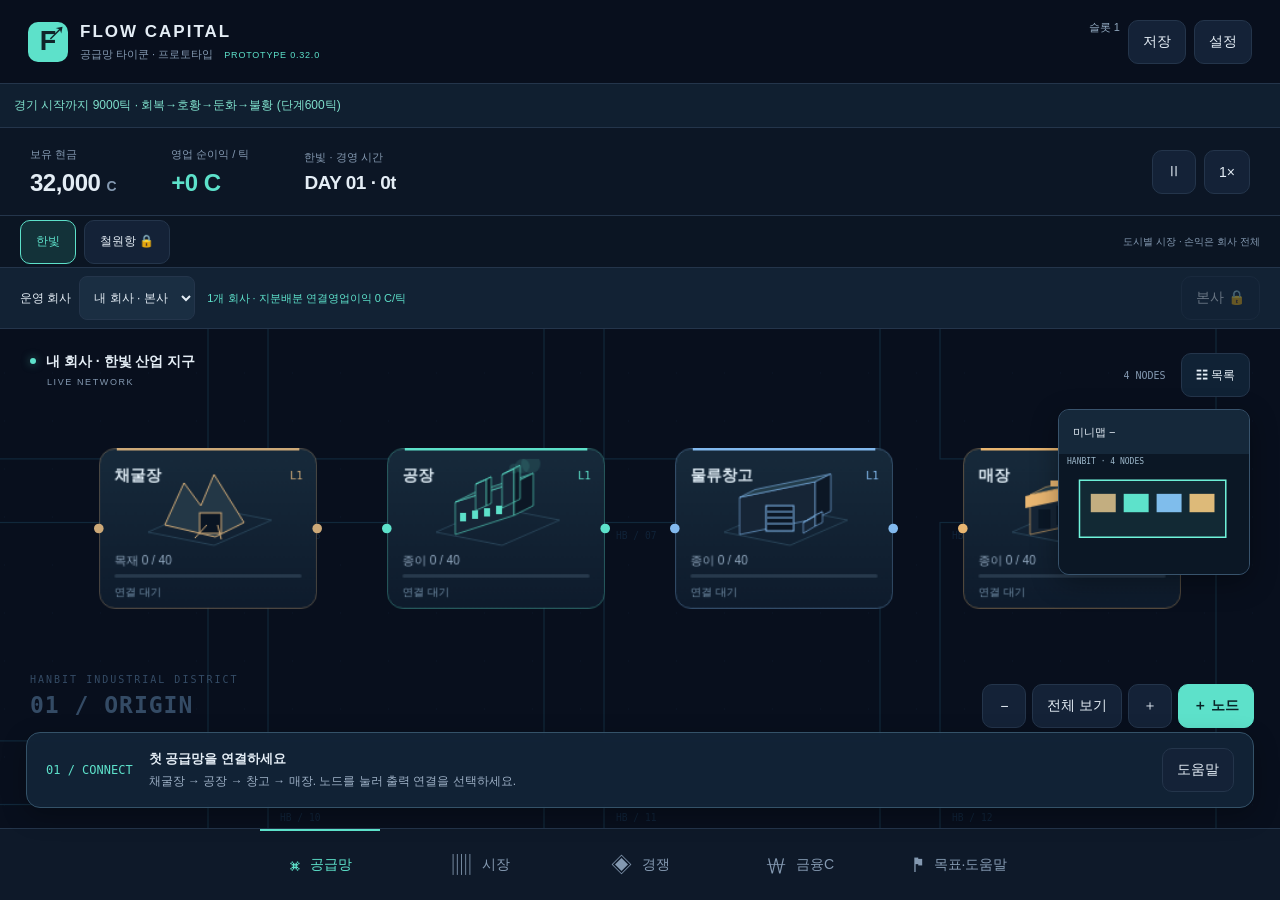
==== commit 095c8a43: "Update index.html for version 0.32.0" ====
--- a/index.html
+++ b/index.html
@@ -1,9 +1,9 @@
-<!doctype html><html lang="ko"><head><meta charset="UTF-8"><meta name="viewport" content="width=device-width,initial-scale=1,viewport-fit=cover"><meta name="theme-color" content="#080f1d"><meta name="description" content="공급망을 연결하고 병목을 해결하며 경쟁하는 오리지널 노드 경제 게임. 2도시·제조와 클라우드 서비스 프로토타입."><title>FLOW CAPITAL · 공급망 타이쿤</title><link rel="stylesheet" href="style.css?v=0.31.0"></head><body>
-<header><div class="brand"><span class="logo">F<span>↗</span></span><div><b>FLOW CAPITAL</b><small>공급망 타이쿤 · 프로토타입 <em>PROTOTYPE 0.31.0</em></small></div></div><div class="top-actions"><small id="slot-label">슬롯 1</small><button id="focus-toggle" aria-expanded="true" aria-label="경영 정보 접고 보드에 집중" hidden>집중</button><button id="save">저장</button><button id="menu">설정</button></div></header>
+<!doctype html><html lang="ko"><head><meta charset="UTF-8"><meta name="viewport" content="width=device-width,initial-scale=1,viewport-fit=cover"><meta name="theme-color" content="#080f1d"><meta name="description" content="공급망을 연결하고 병목을 해결하며 경쟁하는 오리지널 노드 경제 게임. 2도시·제조와 클라우드 서비스 프로토타입."><title>FLOW CAPITAL · 공급망 타이쿤</title><link rel="stylesheet" href="style.css?v=0.32.0"></head><body>
+<header><div class="brand"><span class="logo">F<span>↗</span></span><div><b>FLOW CAPITAL</b><small>공급망 타이쿤 · 프로토타입 <em>PROTOTYPE 0.32.0</em></small></div></div><div class="top-actions"><small id="slot-label">슬롯 1</small><button id="focus-toggle" aria-expanded="true" aria-label="경영 정보 접고 보드에 집중" hidden>집중</button><button id="save">저장</button><button id="menu">설정</button></div></header>
 <button id="cycle-badge" class="cycle-badge" aria-label="경기 순환 상세"></button><section class="metrics"><div><small>보유 현금</small><strong id="cash">32,000 <i>C</i></strong></div><div><small>영업 순이익 / 틱</small><strong id="profit">0 C</strong></div><div class="wide"><small>한빛 · 경영 시간</small><strong id="day">DAY 01</strong></div><div class="speed"><button id="pause" aria-label="일시정지">Ⅱ</button><button id="speed">1×</button></div></section>
 <div class="city-bar"><button id="city-hanbit" class="chosen">한빛</button><button id="city-cheolwon">철원항 🔒</button><small>도시별 시장 · 손익은 회사 전체</small></div><section class="group-toolbar"><label>운영 회사 <select id="company-select" aria-label="운영 회사"></select></label><small id="group-result"></small><button id="hq-open" aria-label="본사 경영 허브">본사 🔒</button></section><main><section id="network" class="view active"><div class="board-top"><div><span class="live-dot"></span><b id="district-name">한빛 산업 지구</b><small>LIVE NETWORK</small></div><div class="board-actions"><span id="board-count">4 NODES</span><button id="node-list">☷ 목록</button></div></div><aside id="minimap-panel" class="minimap-panel"><button id="minimap-toggle" aria-expanded="true" aria-controls="minimap-canvas">미니맵 −</button><canvas id="minimap-canvas" width="190" height="120" tabindex="0" aria-label="현재 회사와 도시 전체 지도. 클릭·드래그로 이동. 방향키로 화면 이동."></canvas></aside><button id="hq-marker" class="hq-marker" aria-label="본사 경영 허브 열기" hidden><svg viewBox="0 0 80 64" aria-hidden="true"><path d="M15 57V24L38 12V57M38 57V5L64 18V57M8 58H73"/><path d="M24 28V33M24 39V44M47 20V26M56 25V31M47 35V41M56 40V46"/></svg><span>본사 경영 허브<small>무료 지원 · 물류 없음</small></span></button><canvas id="board" aria-label="공급망 편집 보드. 노드를 선택한 후 연결 버튼과 대상 노드로 연결하세요."></canvas><div class="board-label"><span id="district-label">HANBIT INDUSTRIAL DISTRICT</span><b>01 / ORIGIN</b></div><div class="board-tools"><button id="zoomout" aria-label="축소">−</button><button id="fit">전체 보기</button><button id="zoomin" aria-label="확대">＋</button><button id="add" class="primary">＋ 노드</button></div><div id="guide" class="guide"></div><div id="connect-banner" hidden></div></section>
-<section id="market" class="view panel"><div class="eyebrow" id="market-city">HANBIT EXCHANGE</div><h1>경영 대시보드</h1><p class="muted dash-intro">시장 · 생산 · 기업을 같은 기록으로 비교하세요.</p><div class="planning-entry"><button id="planning-open">경기 대응 계획 ↗</button><small>생산·재고를 복제본에서 미리 비교 · 실제 운영 변경 없음</small></div><div id="dashboard"></div><div id="price-settings"><h2 id="price-settings-title">판매가격 설정 · 현재 운영 기업/도시</h2><div id="market-cards"></div><h2>최근 경영 기록</h2><canvas id="chart" height="150" aria-label="최근 28일 영업 순이익 그래프"></canvas><p id="ledger" class="muted"></p></div></section>
+<section id="market" class="view panel"><div class="eyebrow" id="market-city">HANBIT EXCHANGE</div><h1>경영 대시보드</h1><p class="muted dash-intro">시장 · 생산 · 기업을 같은 기록으로 비교하세요.</p><div class="planning-entry"><button id="delegation-open" class="primary">위임 운영 ↗</button> <button id="planning-open">경기 대응 계획 ↗</button><small>생산·재고를 복제본에서 미리 비교 · 실제 운영 변경 없음</small></div><div id="dashboard"></div><div id="price-settings"><h2 id="price-settings-title">판매가격 설정 · 현재 운영 기업/도시</h2><div id="market-cards"></div><h2>최근 경영 기록</h2><canvas id="chart" height="150" aria-label="최근 28일 영업 순이익 그래프"></canvas><p id="ledger" class="muted"></p></div></section>
 <section id="rivals" class="view panel"><div class="eyebrow">COMPETITOR INTELLIGENCE</div><h1>시장에서 만난 경쟁자</h1><p class="muted">독립 자본과 공급망을 가진 메이저/마이너. 총수요는 보존하고 실제 재고가 있을 때만 판매합니다. 첫 한빛 신규 경쟁은 보호 구간 후 시작합니다.</p><p id="rival-summary"></p><select id="rival-filter" aria-label="계급 필터"><option value="all">전체</option><option value="major">메이저</option><option value="minor">마이너</option><option value="closed">도산·인수</option></select><div id="rival-grid"></div><h2>시장 뉴스</h2><div id="news"></div></section>
 <section id="finance" class="view panel"><div class="eyebrow">FICTIONAL CAPITAL MARKET · FINANCE C</div><h1>자본과 지분의 흐름</h1><p class="muted">게임용 크레딧만 사용합니다. 실제 금융이 아닙니다. 주식·IPO·공개매수·자회사를 지원하며 월간 AI 공격·방어·지배권 상실을 지원합니다. 오프라인은 최대8시간 정산하며 인수최종판정·파산·신주발행을 복귀까지 보류합니다.</p><p id="own-equity"></p><div class="finance-actions"><label>발행 주식 <input id="issue-quantity" type="number" min="10" max="100" value="40"></label><button id="ipo-review" class="primary">상장·신주 발행 검토</button><label>소각 주식 <input id="buyback-quantity" type="number" min="1" max="100" value="5"></label><button id="buyback-review">자사주 매입·소각 검토</button></div><p class="muted">최소3600경제틱(1배속60분) 운영 후 상장. 오프라인 경제시간도 포함됩니다. 신주발행420틱 간격,대중 자금 유한. 발행은 회사현금을 늘리고 지분을 희석합니다. 소각은 공격자 지분율도 높일 수 있습니다.</p><h2>미체결 주문</h2><div id="stock-orders"></div><h2>지분 방어</h2><p id="defense-status"></p><div class="finance-actions"><label>백기사 신주 <input id="friendly-quantity" type="number" min="10" max="100" value="40"></label><button id="friendly-review">백기사 계약 검토</button><button id="poison-review">포이즌필 사전설정 검토</button></div><p class="muted">매입·소각도 방어수단이지만 공격자의 비율까지 높일 수 있습니다. 백기사/권리계획은 무료가 아니며 성공을 보장하지 않습니다.</p><h2>공개매수와 경보</h2><div id="takeover-list"></div><h2>지배 자회사</h2><div id="subsidiary-list"></div><p id="strategy-cycle" class="cycle-notice"></p><div id="strategy-room"></div><h2>회사 주식 원장</h2><div id="finance-list"></div></section><section id="goals" class="view panel"><div class="eyebrow">FIRST NETWORK TO GROUP</div><h1>작은 흐름에서, 큰 사업으로</h1><p class="muted">주식·IPO 기초를 포함한 프로토타입입니다. 적대적 인수·방어·최대8시간 오프라인 정산을 지원합니다. 60틱=1일, 1배속 10분=10게임일.</p><div id="goal-list"></div><h2>처음 플레이한다면</h2><ol class="help"><li>채굴장 선택 → 연결 → 공장 선택. 공장→창고→매장도 연결하세요.</li><li>입고까지 한 틱씩 걸립니다. 목재가 종이로 바뀌고 매출이 생깁니다.</li><li>노란색 또는 ! 표시가 뜬 연결선을 눌러 물류를 증설하세요.</li><li>＋ 노드에서 가구 공장·창고·매장을 추가하고 채굴장을 분기 연결하세요.</li><li>시장에서 가격을 바꾸고 바닥상사의 다음 날 반응을 살펴보세요.</li></ol><p class="muted">드래그: 노드 이동 / 빈 곳: 보드 이동 / 핀치·휠: 확대 / Esc: 취소. 자동 저장 15초. 금융탭에서 지분과 인수경보를 확인하세요. 복귀보고서는 설정에서 다시 열 수 있습니다.</p></section>
 </main><nav class="tabs"><button data-tab="network" class="active"><span>⌘</span>공급망</button><button data-tab="market"><span>▥</span>시장</button><button data-tab="rivals"><span>◈</span>경쟁</button><button data-tab="finance"><span>₩</span>금융C</button><button data-tab="goals"><span>⚑</span>목표·도움말</button></nav>
-<div id="shade" hidden></div><aside id="sheet" hidden role="dialog" aria-modal="true" aria-label="공급망 세부 설정"><div class="sheet-head"><span id="sheet-kicker">NODE INSPECTOR</span><button id="close" aria-label="닫기">✕</button></div><div id="sheet-body"></div></aside><div id="toast" role="status" aria-live="polite"></div><input type="file" id="import-file" accept="application/json,.json" hidden><script type="module" src="app.js?v=0.31.0"></script></body></html>
+<div id="shade" hidden></div><aside id="sheet" hidden role="dialog" aria-modal="true" aria-label="공급망 세부 설정"><div class="sheet-head"><span id="sheet-kicker">NODE INSPECTOR</span><button id="close" aria-label="닫기">✕</button></div><div id="sheet-body"></div></aside><div id="toast" role="status" aria-live="polite"></div><input type="file" id="import-file" accept="application/json,.json" hidden><script type="module" src="app.js?v=0.32.0"></script></body></html>
--- a/style.css
+++ b/style.css
@@ -67,3 +67,5 @@
 .cycle-badge{display:block;width:100%;min-height:44px;padding:9px 14px;border-radius:0;border-width:0 0 1px;background:#101f30;color:#7fe0cc;font-size:12px;text-align:left;overflow-wrap:anywhere;flex-shrink:0}
 .cycle-notice{padding:12px;background:#102536;border:1px solid #31536a;border-radius:12px;overflow-wrap:anywhere}
 .cycle-grid{display:grid;grid-template-columns:repeat(auto-fit,minmax(min(100%,230px),1fr));gap:10px}
+/* 0.31 private scenario lab, same dark house style */
+#sheet.planning-sheet{width:min(980px,100vw);max-width:100vw}.planning-sheet #sheet-body{padding:24px}.plan-hero{background:linear-gradient(125deg,#122a37,#111b31);padding:24px;border:1px solid #28534e;border-radius:14px}.plan-hero h2{font-size:28px;line-height:1.25;margin:12px 0}.plan-readonly{display:inline-block;border:1px solid #407767;background:#193d38;color:#8ee9cd;padding:8px 12px;border-radius:6px;font-size:12px}.plan-selectors,.plan-policies{display:grid;grid-template-columns:repeat(3,minmax(0,1fr));gap:12px;margin:22px 0}.plan-selectors label,.plan-policy label,.plan-actions label{display:flex;flex-direction:column;gap:7px;font-size:12px;color:#b5c5d7}.planning-sheet select,.planning-sheet input{width:100%;max-width:100%;min-width:0;min-height:44px;background:#111d30;border:1px solid #35435a;border-radius:7px;color:#e7eff8;padding:9px;font:inherit}.plan-policies{grid-template-columns:repeat(4,minmax(0,1fr))}.plan-policy{padding:14px;background:#111d2e;border:1px solid #2d3d52;border-top:3px solid #62cdb2;border-radius:9px;display:flex;flex-direction:column;gap:14px}.plan-timeline{display:flex;gap:6px;min-height:115px;margin:16px 0}.plan-phase{flex-basis:0;min-width:0;display:flex;flex-direction:column;justify-content:space-between;border-radius:8px;padding:12px 8px;background:#17392f;color:#c6f0df;overflow-wrap:anywhere;border-top:3px solid #65d7b5}.plan-phase small{font-size:10px}.phase-1{border-color:#f7cf73;background:#352f20;color:#f6dfa9}.phase-2{border-color:#9eaedf;background:#222c41;color:#d0daf3}.phase-3{border-color:#e59297;background:#342331;color:#f3c0ca}.phase-prep{background:#253143;border-color:#74819b}.plan-actions{display:flex;align-items:end;flex-wrap:wrap;gap:10px;margin:22px 0}.plan-actions button{min-height:44px}.planning-sheet h3{margin-top:28px}.planning-sheet p{line-height:1.7;overflow-wrap:anywhere}.planning-sheet details{padding:14px;background:#132335;border-radius:9px}.planning-sheet summary{cursor:pointer;min-height:30px}.planning-sheet progress{width:100%;accent-color:#58dbc6}.plan-result-head{margin-top:26px;padding:18px 0;border-top:1px solid #334156}.plan-totals{display:grid;grid-template-columns:repeat(3,minmax(0,1fr));gap:10px}.plan-totals article{padding:16px;border:1px solid #344257;border-radius:10px;display:flex;flex-direction:column;gap:9px}.plan-totals b,.plan-segment b,.plan-costs b{color:#68dec7}.plan-totals span,.plan-totals small{color:#9caec3;font-size:12px}.plan-chart{margin:20px 0;background:#0c1728;padding:14px;border:1px solid #27374c;border-radius:10px}.plan-chart figcaption{font-size:13px;color:#c3d3e6}.plan-chart svg{width:100%;display:block}.plan-chart text{fill:#b7c4d6;font-size:11px}.plan-segments{display:grid;grid-template-columns:repeat(2,minmax(0,1fr));gap:12px}.plan-segment{border:1px solid #344258;border-radius:10px;padding:16px}.plan-segment h4{margin:0 0 18px}.plan-segment p,.plan-costs p,.plan-pair-head{display:flex;justify-content:space-between;gap:10px;margin:0;padding:7px 0;border-bottom:1px solid #263347;font-size:12px}.plan-segment span,.plan-costs span{white-space:nowrap}.plan-pair-head{color:#8298b2}.plan-warning{border:1px solid #9b6e48;background:#352a21;color:#f1c59c;padding:12px;border-radius:8px}.plan-costs{border:1px solid #344258;border-radius:10px;padding:16px}.planning-sheet input:disabled{opacity:.45}.planning-entry{margin:12px 0 20px;padding:14px;border:1px solid #315c55;background:#152b2c;border-radius:10px}.planning-entry small{display:block;color:#a3b8c3;margin-top:9px}@media(max-width:650px){.planning-sheet #sheet-body{padding:16px}.plan-hero{padding:18px}.plan-selectors{grid-template-columns:1fr}.plan-policies{grid-template-columns:repeat(2,minmax(0,1fr))}.plan-policy{padding:12px}.plan-timeline{flex-wrap:wrap}.plan-phase{flex:1 1 80px!important;min-height:105px}.plan-totals,.plan-segments{grid-template-columns:1fr}.plan-actions label{width:100%}.plan-chart{padding:10px}.plan-hero h2{font-size:24px}}
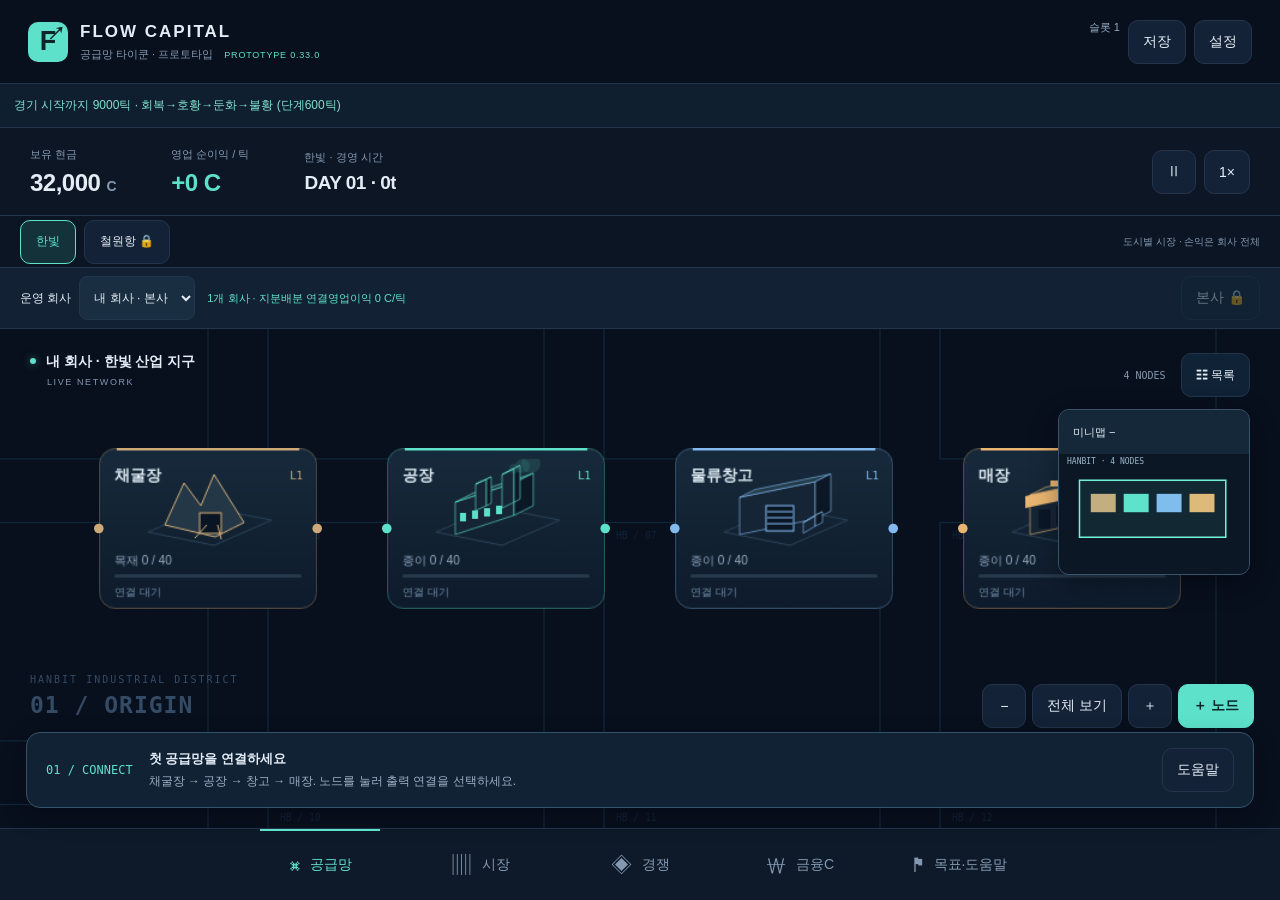
==== commit fde8f2a1: "Update app.js version and prototype header Updated the version of the app.js script and modified the" ====
--- a/index.html
+++ b/index.html
@@ -1,9 +1,9 @@
-<!doctype html><html lang="ko"><head><meta charset="UTF-8"><meta name="viewport" content="width=device-width,initial-scale=1,viewport-fit=cover"><meta name="theme-color" content="#080f1d"><meta name="description" content="공급망을 연결하고 병목을 해결하며 경쟁하는 오리지널 노드 경제 게임. 2도시·제조와 클라우드 서비스 프로토타입."><title>FLOW CAPITAL · 공급망 타이쿤</title><link rel="stylesheet" href="style.css?v=0.32.0"></head><body>
-<header><div class="brand"><span class="logo">F<span>↗</span></span><div><b>FLOW CAPITAL</b><small>공급망 타이쿤 · 프로토타입 <em>PROTOTYPE 0.32.0</em></small></div></div><div class="top-actions"><small id="slot-label">슬롯 1</small><button id="focus-toggle" aria-expanded="true" aria-label="경영 정보 접고 보드에 집중" hidden>집중</button><button id="save">저장</button><button id="menu">설정</button></div></header>
+<!doctype html><html lang="ko"><head><meta charset="UTF-8"><meta name="viewport" content="width=device-width,initial-scale=1,viewport-fit=cover"><meta name="theme-color" content="#080f1d"><meta name="description" content="공급망을 연결하고 병목을 해결하며 경쟁하는 오리지널 노드 경제 게임. 2도시·제조와 클라우드 서비스 프로토타입."><title>FLOW CAPITAL · 공급망 타이쿤</title><link rel="stylesheet" href="style.css?v=0.33.0"></head><body>
+<header><div class="brand"><span class="logo">F<span>↗</span></span><div><b>FLOW CAPITAL</b><small>공급망 타이쿤 · 프로토타입 <em>PROTOTYPE 0.33.0</em></small></div></div><div class="top-actions"><small id="slot-label">슬롯 1</small><button id="focus-toggle" aria-expanded="true" aria-label="경영 정보 접고 보드에 집중" hidden>집중</button><button id="save">저장</button><button id="menu">설정</button></div></header>
 <button id="cycle-badge" class="cycle-badge" aria-label="경기 순환 상세"></button><section class="metrics"><div><small>보유 현금</small><strong id="cash">32,000 <i>C</i></strong></div><div><small>영업 순이익 / 틱</small><strong id="profit">0 C</strong></div><div class="wide"><small>한빛 · 경영 시간</small><strong id="day">DAY 01</strong></div><div class="speed"><button id="pause" aria-label="일시정지">Ⅱ</button><button id="speed">1×</button></div></section>
 <div class="city-bar"><button id="city-hanbit" class="chosen">한빛</button><button id="city-cheolwon">철원항 🔒</button><small>도시별 시장 · 손익은 회사 전체</small></div><section class="group-toolbar"><label>운영 회사 <select id="company-select" aria-label="운영 회사"></select></label><small id="group-result"></small><button id="hq-open" aria-label="본사 경영 허브">본사 🔒</button></section><main><section id="network" class="view active"><div class="board-top"><div><span class="live-dot"></span><b id="district-name">한빛 산업 지구</b><small>LIVE NETWORK</small></div><div class="board-actions"><span id="board-count">4 NODES</span><button id="node-list">☷ 목록</button></div></div><aside id="minimap-panel" class="minimap-panel"><button id="minimap-toggle" aria-expanded="true" aria-controls="minimap-canvas">미니맵 −</button><canvas id="minimap-canvas" width="190" height="120" tabindex="0" aria-label="현재 회사와 도시 전체 지도. 클릭·드래그로 이동. 방향키로 화면 이동."></canvas></aside><button id="hq-marker" class="hq-marker" aria-label="본사 경영 허브 열기" hidden><svg viewBox="0 0 80 64" aria-hidden="true"><path d="M15 57V24L38 12V57M38 57V5L64 18V57M8 58H73"/><path d="M24 28V33M24 39V44M47 20V26M56 25V31M47 35V41M56 40V46"/></svg><span>본사 경영 허브<small>무료 지원 · 물류 없음</small></span></button><canvas id="board" aria-label="공급망 편집 보드. 노드를 선택한 후 연결 버튼과 대상 노드로 연결하세요."></canvas><div class="board-label"><span id="district-label">HANBIT INDUSTRIAL DISTRICT</span><b>01 / ORIGIN</b></div><div class="board-tools"><button id="zoomout" aria-label="축소">−</button><button id="fit">전체 보기</button><button id="zoomin" aria-label="확대">＋</button><button id="add" class="primary">＋ 노드</button></div><div id="guide" class="guide"></div><div id="connect-banner" hidden></div></section>
 <section id="market" class="view panel"><div class="eyebrow" id="market-city">HANBIT EXCHANGE</div><h1>경영 대시보드</h1><p class="muted dash-intro">시장 · 생산 · 기업을 같은 기록으로 비교하세요.</p><div class="planning-entry"><button id="delegation-open" class="primary">위임 운영 ↗</button> <button id="planning-open">경기 대응 계획 ↗</button><small>생산·재고를 복제본에서 미리 비교 · 실제 운영 변경 없음</small></div><div id="dashboard"></div><div id="price-settings"><h2 id="price-settings-title">판매가격 설정 · 현재 운영 기업/도시</h2><div id="market-cards"></div><h2>최근 경영 기록</h2><canvas id="chart" height="150" aria-label="최근 28일 영업 순이익 그래프"></canvas><p id="ledger" class="muted"></p></div></section>
 <section id="rivals" class="view panel"><div class="eyebrow">COMPETITOR INTELLIGENCE</div><h1>시장에서 만난 경쟁자</h1><p class="muted">독립 자본과 공급망을 가진 메이저/마이너. 총수요는 보존하고 실제 재고가 있을 때만 판매합니다. 첫 한빛 신규 경쟁은 보호 구간 후 시작합니다.</p><p id="rival-summary"></p><select id="rival-filter" aria-label="계급 필터"><option value="all">전체</option><option value="major">메이저</option><option value="minor">마이너</option><option value="closed">도산·인수</option></select><div id="rival-grid"></div><h2>시장 뉴스</h2><div id="news"></div></section>
 <section id="finance" class="view panel"><div class="eyebrow">FICTIONAL CAPITAL MARKET · FINANCE C</div><h1>자본과 지분의 흐름</h1><p class="muted">게임용 크레딧만 사용합니다. 실제 금융이 아닙니다. 주식·IPO·공개매수·자회사를 지원하며 월간 AI 공격·방어·지배권 상실을 지원합니다. 오프라인은 최대8시간 정산하며 인수최종판정·파산·신주발행을 복귀까지 보류합니다.</p><p id="own-equity"></p><div class="finance-actions"><label>발행 주식 <input id="issue-quantity" type="number" min="10" max="100" value="40"></label><button id="ipo-review" class="primary">상장·신주 발행 검토</button><label>소각 주식 <input id="buyback-quantity" type="number" min="1" max="100" value="5"></label><button id="buyback-review">자사주 매입·소각 검토</button></div><p class="muted">최소3600경제틱(1배속60분) 운영 후 상장. 오프라인 경제시간도 포함됩니다. 신주발행420틱 간격,대중 자금 유한. 발행은 회사현금을 늘리고 지분을 희석합니다. 소각은 공격자 지분율도 높일 수 있습니다.</p><h2>미체결 주문</h2><div id="stock-orders"></div><h2>지분 방어</h2><p id="defense-status"></p><div class="finance-actions"><label>백기사 신주 <input id="friendly-quantity" type="number" min="10" max="100" value="40"></label><button id="friendly-review">백기사 계약 검토</button><button id="poison-review">포이즌필 사전설정 검토</button></div><p class="muted">매입·소각도 방어수단이지만 공격자의 비율까지 높일 수 있습니다. 백기사/권리계획은 무료가 아니며 성공을 보장하지 않습니다.</p><h2>공개매수와 경보</h2><div id="takeover-list"></div><h2>지배 자회사</h2><div id="subsidiary-list"></div><p id="strategy-cycle" class="cycle-notice"></p><div id="strategy-room"></div><h2>회사 주식 원장</h2><div id="finance-list"></div></section><section id="goals" class="view panel"><div class="eyebrow">FIRST NETWORK TO GROUP</div><h1>작은 흐름에서, 큰 사업으로</h1><p class="muted">주식·IPO 기초를 포함한 프로토타입입니다. 적대적 인수·방어·최대8시간 오프라인 정산을 지원합니다. 60틱=1일, 1배속 10분=10게임일.</p><div id="goal-list"></div><h2>처음 플레이한다면</h2><ol class="help"><li>채굴장 선택 → 연결 → 공장 선택. 공장→창고→매장도 연결하세요.</li><li>입고까지 한 틱씩 걸립니다. 목재가 종이로 바뀌고 매출이 생깁니다.</li><li>노란색 또는 ! 표시가 뜬 연결선을 눌러 물류를 증설하세요.</li><li>＋ 노드에서 가구 공장·창고·매장을 추가하고 채굴장을 분기 연결하세요.</li><li>시장에서 가격을 바꾸고 바닥상사의 다음 날 반응을 살펴보세요.</li></ol><p class="muted">드래그: 노드 이동 / 빈 곳: 보드 이동 / 핀치·휠: 확대 / Esc: 취소. 자동 저장 15초. 금융탭에서 지분과 인수경보를 확인하세요. 복귀보고서는 설정에서 다시 열 수 있습니다.</p></section>
 </main><nav class="tabs"><button data-tab="network" class="active"><span>⌘</span>공급망</button><button data-tab="market"><span>▥</span>시장</button><button data-tab="rivals"><span>◈</span>경쟁</button><button data-tab="finance"><span>₩</span>금융C</button><button data-tab="goals"><span>⚑</span>목표·도움말</button></nav>
-<div id="shade" hidden></div><aside id="sheet" hidden role="dialog" aria-modal="true" aria-label="공급망 세부 설정"><div class="sheet-head"><span id="sheet-kicker">NODE INSPECTOR</span><button id="close" aria-label="닫기">✕</button></div><div id="sheet-body"></div></aside><div id="toast" role="status" aria-live="polite"></div><input type="file" id="import-file" accept="application/json,.json" hidden><script type="module" src="app.js?v=0.32.0"></script></body></html>
+<div id="shade" hidden></div><aside id="sheet" hidden role="dialog" aria-modal="true" aria-label="공급망 세부 설정"><div class="sheet-head"><span id="sheet-kicker">NODE INSPECTOR</span><button id="close" aria-label="닫기">✕</button></div><div id="sheet-body"></div></aside><div id="toast" role="status" aria-live="polite"></div><input type="file" id="import-file" accept="application/json,.json" hidden><script type="module" src="app.js?v=0.33.0"></script></body></html>
--- a/style.css
+++ b/style.css
@@ -69,3 +69,4 @@
 .cycle-grid{display:grid;grid-template-columns:repeat(auto-fit,minmax(min(100%,230px),1fr));gap:10px}
 /* 0.31 private scenario lab, same dark house style */
 #sheet.planning-sheet{width:min(980px,100vw);max-width:100vw}.planning-sheet #sheet-body{padding:24px}.plan-hero{background:linear-gradient(125deg,#122a37,#111b31);padding:24px;border:1px solid #28534e;border-radius:14px}.plan-hero h2{font-size:28px;line-height:1.25;margin:12px 0}.plan-readonly{display:inline-block;border:1px solid #407767;background:#193d38;color:#8ee9cd;padding:8px 12px;border-radius:6px;font-size:12px}.plan-selectors,.plan-policies{display:grid;grid-template-columns:repeat(3,minmax(0,1fr));gap:12px;margin:22px 0}.plan-selectors label,.plan-policy label,.plan-actions label{display:flex;flex-direction:column;gap:7px;font-size:12px;color:#b5c5d7}.planning-sheet select,.planning-sheet input{width:100%;max-width:100%;min-width:0;min-height:44px;background:#111d30;border:1px solid #35435a;border-radius:7px;color:#e7eff8;padding:9px;font:inherit}.plan-policies{grid-template-columns:repeat(4,minmax(0,1fr))}.plan-policy{padding:14px;background:#111d2e;border:1px solid #2d3d52;border-top:3px solid #62cdb2;border-radius:9px;display:flex;flex-direction:column;gap:14px}.plan-timeline{display:flex;gap:6px;min-height:115px;margin:16px 0}.plan-phase{flex-basis:0;min-width:0;display:flex;flex-direction:column;justify-content:space-between;border-radius:8px;padding:12px 8px;background:#17392f;color:#c6f0df;overflow-wrap:anywhere;border-top:3px solid #65d7b5}.plan-phase small{font-size:10px}.phase-1{border-color:#f7cf73;background:#352f20;color:#f6dfa9}.phase-2{border-color:#9eaedf;background:#222c41;color:#d0daf3}.phase-3{border-color:#e59297;background:#342331;color:#f3c0ca}.phase-prep{background:#253143;border-color:#74819b}.plan-actions{display:flex;align-items:end;flex-wrap:wrap;gap:10px;margin:22px 0}.plan-actions button{min-height:44px}.planning-sheet h3{margin-top:28px}.planning-sheet p{line-height:1.7;overflow-wrap:anywhere}.planning-sheet details{padding:14px;background:#132335;border-radius:9px}.planning-sheet summary{cursor:pointer;min-height:30px}.planning-sheet progress{width:100%;accent-color:#58dbc6}.plan-result-head{margin-top:26px;padding:18px 0;border-top:1px solid #334156}.plan-totals{display:grid;grid-template-columns:repeat(3,minmax(0,1fr));gap:10px}.plan-totals article{padding:16px;border:1px solid #344257;border-radius:10px;display:flex;flex-direction:column;gap:9px}.plan-totals b,.plan-segment b,.plan-costs b{color:#68dec7}.plan-totals span,.plan-totals small{color:#9caec3;font-size:12px}.plan-chart{margin:20px 0;background:#0c1728;padding:14px;border:1px solid #27374c;border-radius:10px}.plan-chart figcaption{font-size:13px;color:#c3d3e6}.plan-chart svg{width:100%;display:block}.plan-chart text{fill:#b7c4d6;font-size:11px}.plan-segments{display:grid;grid-template-columns:repeat(2,minmax(0,1fr));gap:12px}.plan-segment{border:1px solid #344258;border-radius:10px;padding:16px}.plan-segment h4{margin:0 0 18px}.plan-segment p,.plan-costs p,.plan-pair-head{display:flex;justify-content:space-between;gap:10px;margin:0;padding:7px 0;border-bottom:1px solid #263347;font-size:12px}.plan-segment span,.plan-costs span{white-space:nowrap}.plan-pair-head{color:#8298b2}.plan-warning{border:1px solid #9b6e48;background:#352a21;color:#f1c59c;padding:12px;border-radius:8px}.plan-costs{border:1px solid #344258;border-radius:10px;padding:16px}.planning-sheet input:disabled{opacity:.45}.planning-entry{margin:12px 0 20px;padding:14px;border:1px solid #315c55;background:#152b2c;border-radius:10px}.planning-entry small{display:block;color:#a3b8c3;margin-top:9px}@media(max-width:650px){.planning-sheet #sheet-body{padding:16px}.plan-hero{padding:18px}.plan-selectors{grid-template-columns:1fr}.plan-policies{grid-template-columns:repeat(2,minmax(0,1fr))}.plan-policy{padding:12px}.plan-timeline{flex-wrap:wrap}.plan-phase{flex:1 1 80px!important;min-height:105px}.plan-totals,.plan-segments{grid-template-columns:1fr}.plan-actions label{width:100%}.plan-chart{padding:10px}.plan-hero h2{font-size:24px}}
+.delegate-targets{display:grid;grid-template-columns:repeat(2,minmax(0,1fr));gap:10px}.delegate-targets article,.delegate-targets>label{background:#142337;border:1px solid #31425b;border-radius:8px;padding:12px}.delegate-targets label{display:flex;align-items:center;gap:9px;font-size:12px;min-height:44px;overflow-wrap:anywhere}.delegate-targets input[type=checkbox]{width:22px;min-height:22px;flex-shrink:0;accent-color:#58dbc6}.delegate-card{margin:16px 0}.delegate-card small{color:#aab9ce}.delegate-card h3{display:flex;justify-content:space-between;gap:10px}.delegate-card .plan-costs p{flex-wrap:wrap}.delegate-targets article label+label{border-top:1px solid #293b50;margin-top:5px}@media(max-width:650px){.delegate-targets{grid-template-columns:1fr}.delegate-card{padding:12px}.delegate-card .plan-actions button{flex:1}.delegate-card .plan-costs{padding:10px}}
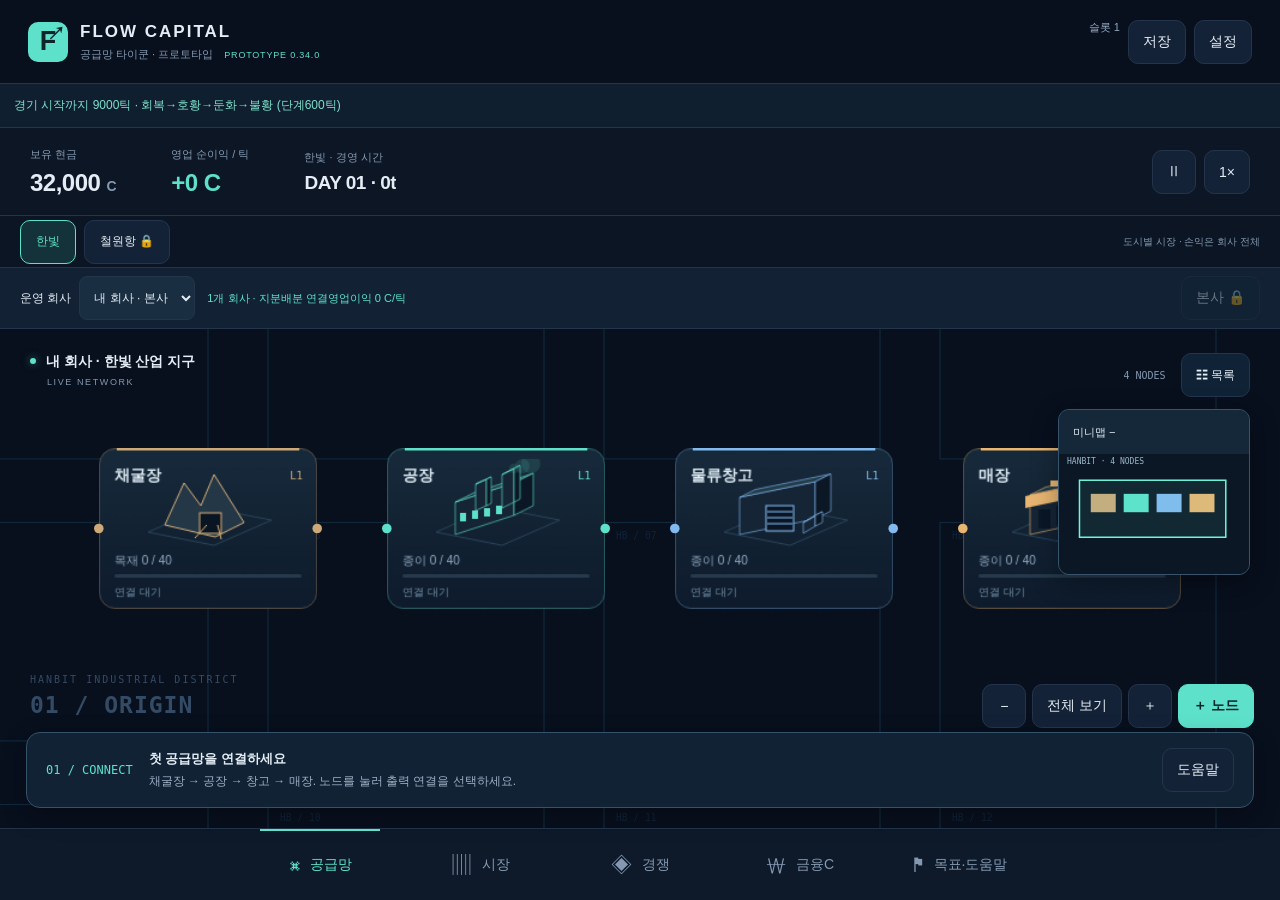
==== commit f0a215d4: "Update stylesheet and app.js version in index.html Updated the version of the stylesheet and app scr" ====
--- a/index.html
+++ b/index.html
@@ -1,9 +1,9 @@
-<!doctype html><html lang="ko"><head><meta charset="UTF-8"><meta name="viewport" content="width=device-width,initial-scale=1,viewport-fit=cover"><meta name="theme-color" content="#080f1d"><meta name="description" content="공급망을 연결하고 병목을 해결하며 경쟁하는 오리지널 노드 경제 게임. 2도시·제조와 클라우드 서비스 프로토타입."><title>FLOW CAPITAL · 공급망 타이쿤</title><link rel="stylesheet" href="style.css?v=0.33.0"></head><body>
-<header><div class="brand"><span class="logo">F<span>↗</span></span><div><b>FLOW CAPITAL</b><small>공급망 타이쿤 · 프로토타입 <em>PROTOTYPE 0.33.0</em></small></div></div><div class="top-actions"><small id="slot-label">슬롯 1</small><button id="focus-toggle" aria-expanded="true" aria-label="경영 정보 접고 보드에 집중" hidden>집중</button><button id="save">저장</button><button id="menu">설정</button></div></header>
+<!doctype html><html lang="ko"><head><meta charset="UTF-8"><meta name="viewport" content="width=device-width,initial-scale=1,viewport-fit=cover"><meta name="theme-color" content="#080f1d"><meta name="description" content="공급망을 연결하고 병목을 해결하며 경쟁하는 오리지널 노드 경제 게임. 2도시·제조와 클라우드 서비스 프로토타입."><title>FLOW CAPITAL · 공급망 타이쿤</title><link rel="stylesheet" href="style.css?v=0.34.0"></head><body>
+<header><div class="brand"><span class="logo">F<span>↗</span></span><div><b>FLOW CAPITAL</b><small>공급망 타이쿤 · 프로토타입 <em>PROTOTYPE 0.34.0</em></small></div></div><div class="top-actions"><small id="slot-label">슬롯 1</small><button id="focus-toggle" aria-expanded="true" aria-label="경영 정보 접고 보드에 집중" hidden>집중</button><button id="save">저장</button><button id="menu">설정</button></div></header>
 <button id="cycle-badge" class="cycle-badge" aria-label="경기 순환 상세"></button><section class="metrics"><div><small>보유 현금</small><strong id="cash">32,000 <i>C</i></strong></div><div><small>영업 순이익 / 틱</small><strong id="profit">0 C</strong></div><div class="wide"><small>한빛 · 경영 시간</small><strong id="day">DAY 01</strong></div><div class="speed"><button id="pause" aria-label="일시정지">Ⅱ</button><button id="speed">1×</button></div></section>
 <div class="city-bar"><button id="city-hanbit" class="chosen">한빛</button><button id="city-cheolwon">철원항 🔒</button><small>도시별 시장 · 손익은 회사 전체</small></div><section class="group-toolbar"><label>운영 회사 <select id="company-select" aria-label="운영 회사"></select></label><small id="group-result"></small><button id="hq-open" aria-label="본사 경영 허브">본사 🔒</button></section><main><section id="network" class="view active"><div class="board-top"><div><span class="live-dot"></span><b id="district-name">한빛 산업 지구</b><small>LIVE NETWORK</small></div><div class="board-actions"><span id="board-count">4 NODES</span><button id="node-list">☷ 목록</button></div></div><aside id="minimap-panel" class="minimap-panel"><button id="minimap-toggle" aria-expanded="true" aria-controls="minimap-canvas">미니맵 −</button><canvas id="minimap-canvas" width="190" height="120" tabindex="0" aria-label="현재 회사와 도시 전체 지도. 클릭·드래그로 이동. 방향키로 화면 이동."></canvas></aside><button id="hq-marker" class="hq-marker" aria-label="본사 경영 허브 열기" hidden><svg viewBox="0 0 80 64" aria-hidden="true"><path d="M15 57V24L38 12V57M38 57V5L64 18V57M8 58H73"/><path d="M24 28V33M24 39V44M47 20V26M56 25V31M47 35V41M56 40V46"/></svg><span>본사 경영 허브<small>무료 지원 · 물류 없음</small></span></button><canvas id="board" aria-label="공급망 편집 보드. 노드를 선택한 후 연결 버튼과 대상 노드로 연결하세요."></canvas><div class="board-label"><span id="district-label">HANBIT INDUSTRIAL DISTRICT</span><b>01 / ORIGIN</b></div><div class="board-tools"><button id="zoomout" aria-label="축소">−</button><button id="fit">전체 보기</button><button id="zoomin" aria-label="확대">＋</button><button id="add" class="primary">＋ 노드</button></div><div id="guide" class="guide"></div><div id="connect-banner" hidden></div></section>
 <section id="market" class="view panel"><div class="eyebrow" id="market-city">HANBIT EXCHANGE</div><h1>경영 대시보드</h1><p class="muted dash-intro">시장 · 생산 · 기업을 같은 기록으로 비교하세요.</p><div class="planning-entry"><button id="delegation-open" class="primary">위임 운영 ↗</button> <button id="planning-open">경기 대응 계획 ↗</button><small>생산·재고를 복제본에서 미리 비교 · 실제 운영 변경 없음</small></div><div id="dashboard"></div><div id="price-settings"><h2 id="price-settings-title">판매가격 설정 · 현재 운영 기업/도시</h2><div id="market-cards"></div><h2>최근 경영 기록</h2><canvas id="chart" height="150" aria-label="최근 28일 영업 순이익 그래프"></canvas><p id="ledger" class="muted"></p></div></section>
 <section id="rivals" class="view panel"><div class="eyebrow">COMPETITOR INTELLIGENCE</div><h1>시장에서 만난 경쟁자</h1><p class="muted">독립 자본과 공급망을 가진 메이저/마이너. 총수요는 보존하고 실제 재고가 있을 때만 판매합니다. 첫 한빛 신규 경쟁은 보호 구간 후 시작합니다.</p><p id="rival-summary"></p><select id="rival-filter" aria-label="계급 필터"><option value="all">전체</option><option value="major">메이저</option><option value="minor">마이너</option><option value="closed">도산·인수</option></select><div id="rival-grid"></div><h2>시장 뉴스</h2><div id="news"></div></section>
 <section id="finance" class="view panel"><div class="eyebrow">FICTIONAL CAPITAL MARKET · FINANCE C</div><h1>자본과 지분의 흐름</h1><p class="muted">게임용 크레딧만 사용합니다. 실제 금융이 아닙니다. 주식·IPO·공개매수·자회사를 지원하며 월간 AI 공격·방어·지배권 상실을 지원합니다. 오프라인은 최대8시간 정산하며 인수최종판정·파산·신주발행을 복귀까지 보류합니다.</p><p id="own-equity"></p><div class="finance-actions"><label>발행 주식 <input id="issue-quantity" type="number" min="10" max="100" value="40"></label><button id="ipo-review" class="primary">상장·신주 발행 검토</button><label>소각 주식 <input id="buyback-quantity" type="number" min="1" max="100" value="5"></label><button id="buyback-review">자사주 매입·소각 검토</button></div><p class="muted">최소3600경제틱(1배속60분) 운영 후 상장. 오프라인 경제시간도 포함됩니다. 신주발행420틱 간격,대중 자금 유한. 발행은 회사현금을 늘리고 지분을 희석합니다. 소각은 공격자 지분율도 높일 수 있습니다.</p><h2>미체결 주문</h2><div id="stock-orders"></div><h2>지분 방어</h2><p id="defense-status"></p><div class="finance-actions"><label>백기사 신주 <input id="friendly-quantity" type="number" min="10" max="100" value="40"></label><button id="friendly-review">백기사 계약 검토</button><button id="poison-review">포이즌필 사전설정 검토</button></div><p class="muted">매입·소각도 방어수단이지만 공격자의 비율까지 높일 수 있습니다. 백기사/권리계획은 무료가 아니며 성공을 보장하지 않습니다.</p><h2>공개매수와 경보</h2><div id="takeover-list"></div><h2>지배 자회사</h2><div id="subsidiary-list"></div><p id="strategy-cycle" class="cycle-notice"></p><div id="strategy-room"></div><h2>회사 주식 원장</h2><div id="finance-list"></div></section><section id="goals" class="view panel"><div class="eyebrow">FIRST NETWORK TO GROUP</div><h1>작은 흐름에서, 큰 사업으로</h1><p class="muted">주식·IPO 기초를 포함한 프로토타입입니다. 적대적 인수·방어·최대8시간 오프라인 정산을 지원합니다. 60틱=1일, 1배속 10분=10게임일.</p><div id="goal-list"></div><h2>처음 플레이한다면</h2><ol class="help"><li>채굴장 선택 → 연결 → 공장 선택. 공장→창고→매장도 연결하세요.</li><li>입고까지 한 틱씩 걸립니다. 목재가 종이로 바뀌고 매출이 생깁니다.</li><li>노란색 또는 ! 표시가 뜬 연결선을 눌러 물류를 증설하세요.</li><li>＋ 노드에서 가구 공장·창고·매장을 추가하고 채굴장을 분기 연결하세요.</li><li>시장에서 가격을 바꾸고 바닥상사의 다음 날 반응을 살펴보세요.</li></ol><p class="muted">드래그: 노드 이동 / 빈 곳: 보드 이동 / 핀치·휠: 확대 / Esc: 취소. 자동 저장 15초. 금융탭에서 지분과 인수경보를 확인하세요. 복귀보고서는 설정에서 다시 열 수 있습니다.</p></section>
 </main><nav class="tabs"><button data-tab="network" class="active"><span>⌘</span>공급망</button><button data-tab="market"><span>▥</span>시장</button><button data-tab="rivals"><span>◈</span>경쟁</button><button data-tab="finance"><span>₩</span>금융C</button><button data-tab="goals"><span>⚑</span>목표·도움말</button></nav>
-<div id="shade" hidden></div><aside id="sheet" hidden role="dialog" aria-modal="true" aria-label="공급망 세부 설정"><div class="sheet-head"><span id="sheet-kicker">NODE INSPECTOR</span><button id="close" aria-label="닫기">✕</button></div><div id="sheet-body"></div></aside><div id="toast" role="status" aria-live="polite"></div><input type="file" id="import-file" accept="application/json,.json" hidden><script type="module" src="app.js?v=0.33.0"></script></body></html>
+<div id="shade" hidden></div><aside id="sheet" hidden role="dialog" aria-modal="true" aria-label="공급망 세부 설정"><div class="sheet-head"><span id="sheet-kicker">NODE INSPECTOR</span><button id="close" aria-label="닫기">✕</button></div><div id="sheet-body"></div></aside><div id="toast" role="status" aria-live="polite"></div><input type="file" id="import-file" accept="application/json,.json" hidden><script type="module" src="app.js?v=0.34.0"></script></body></html>
